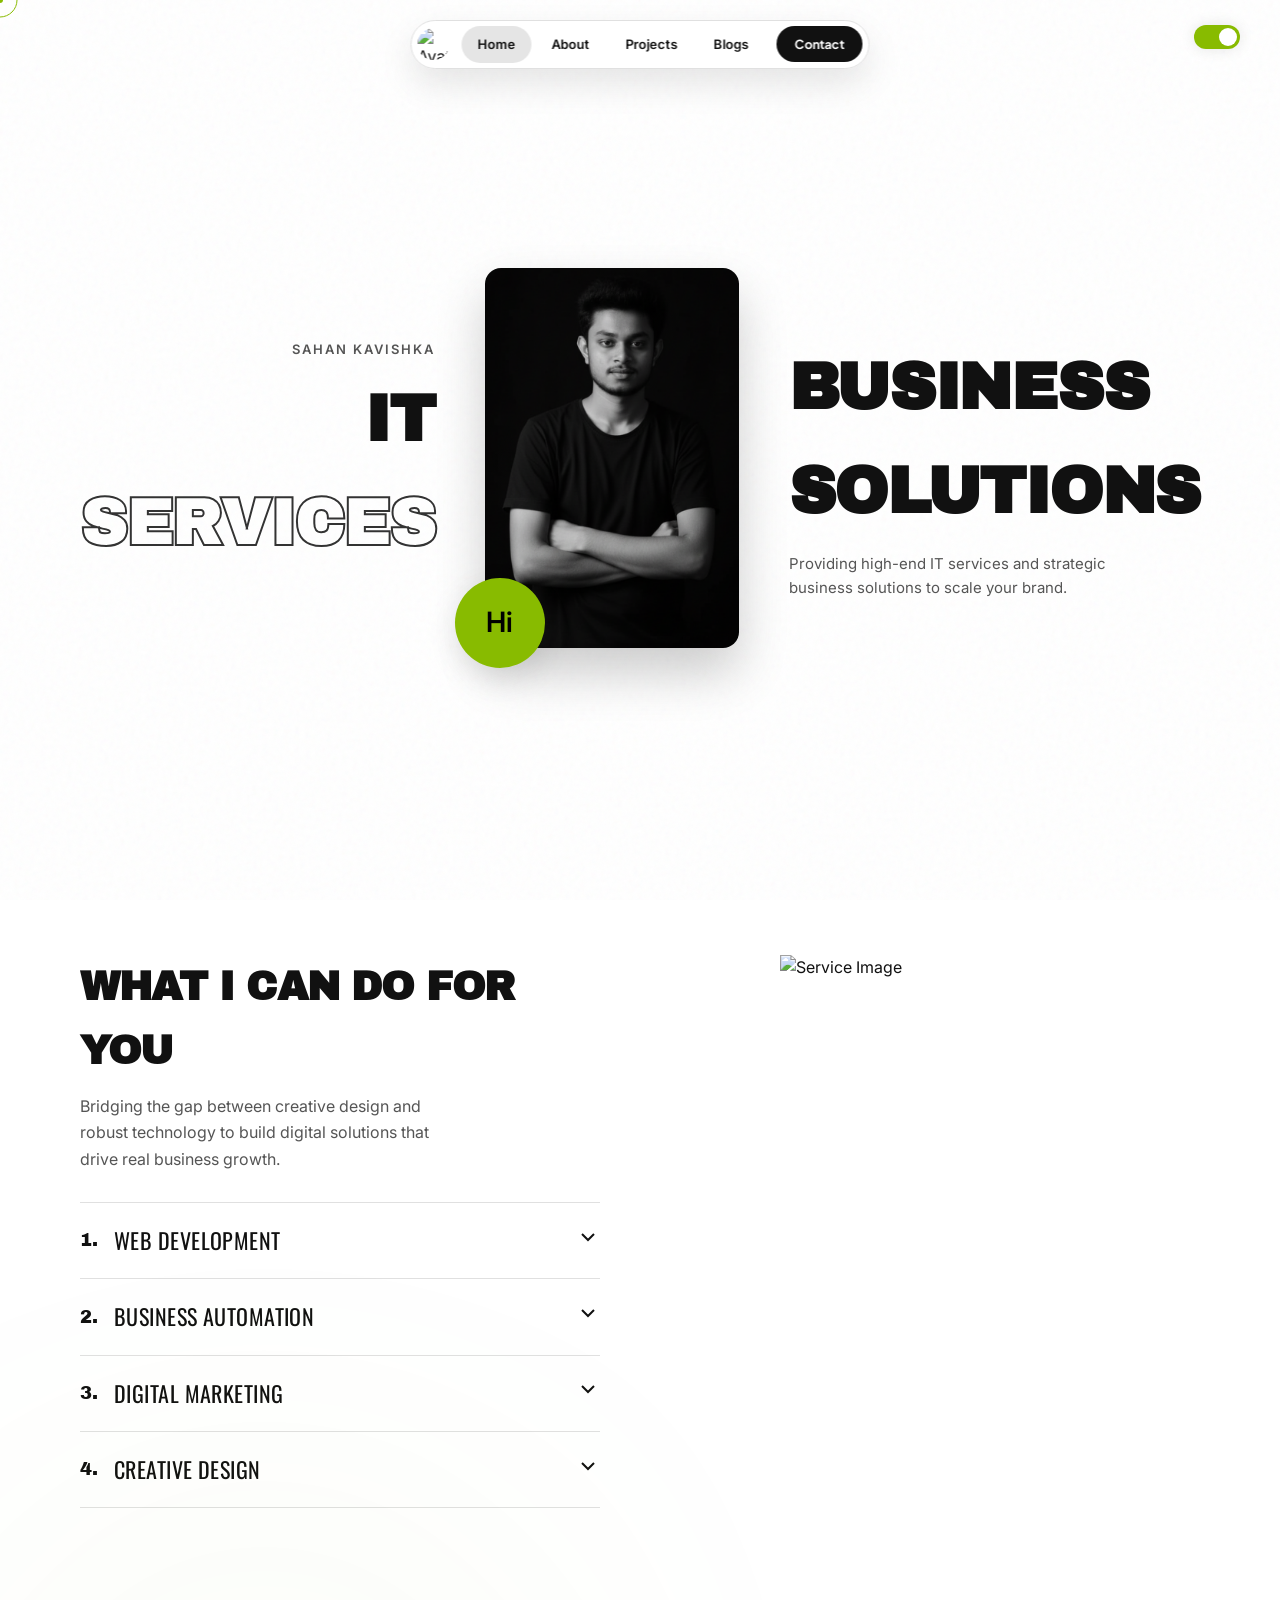
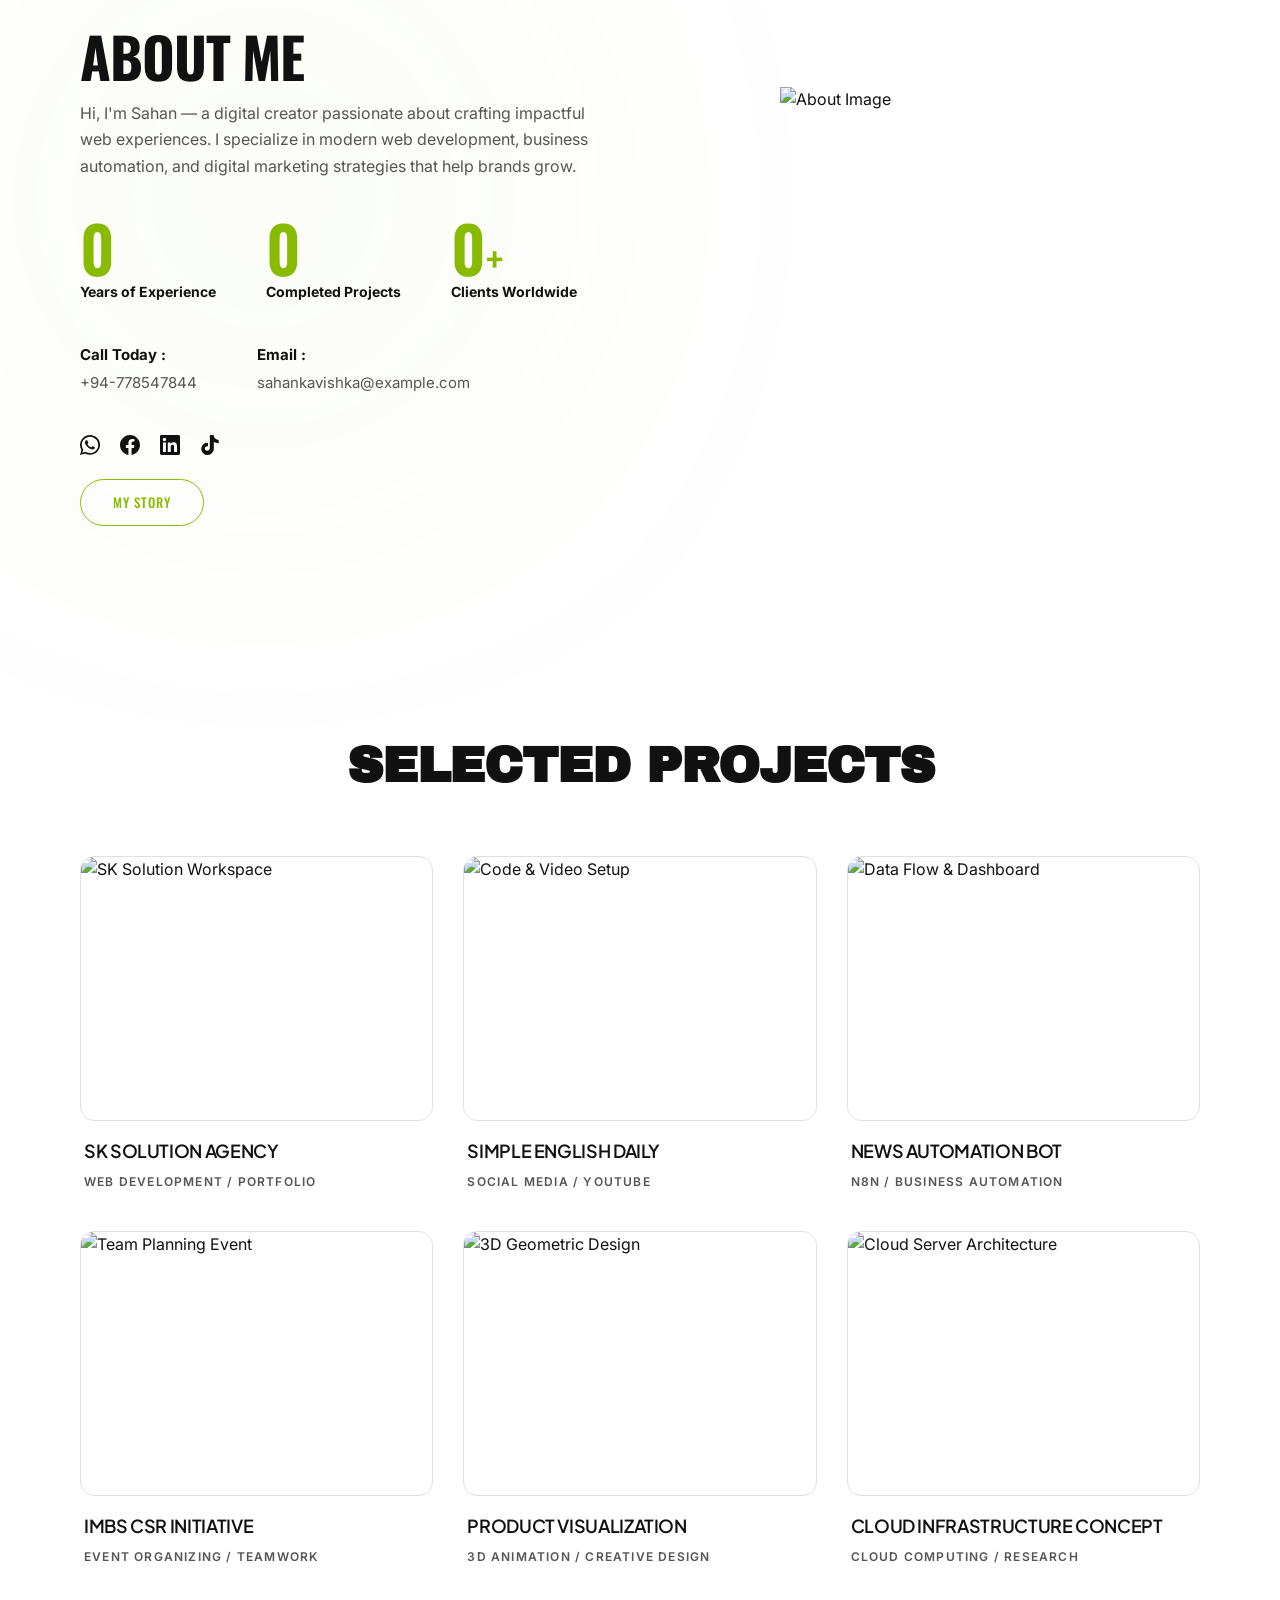
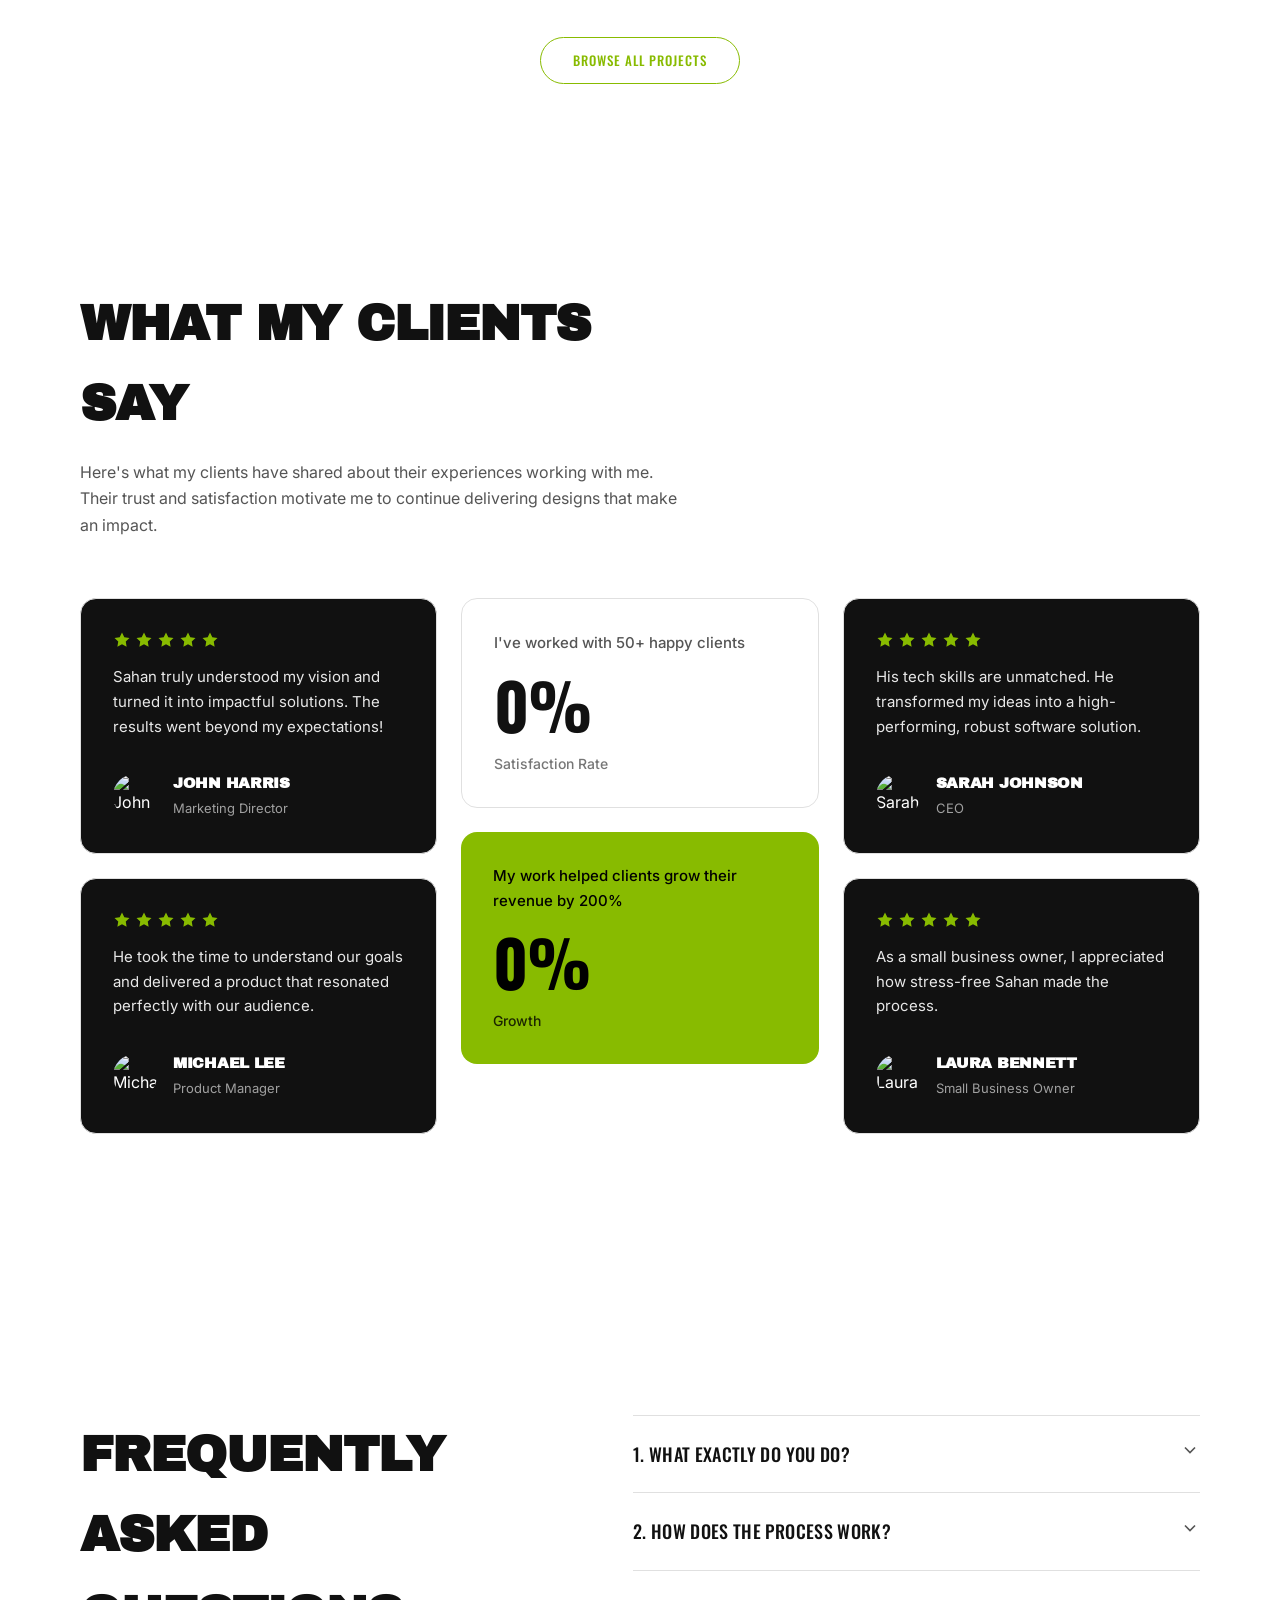
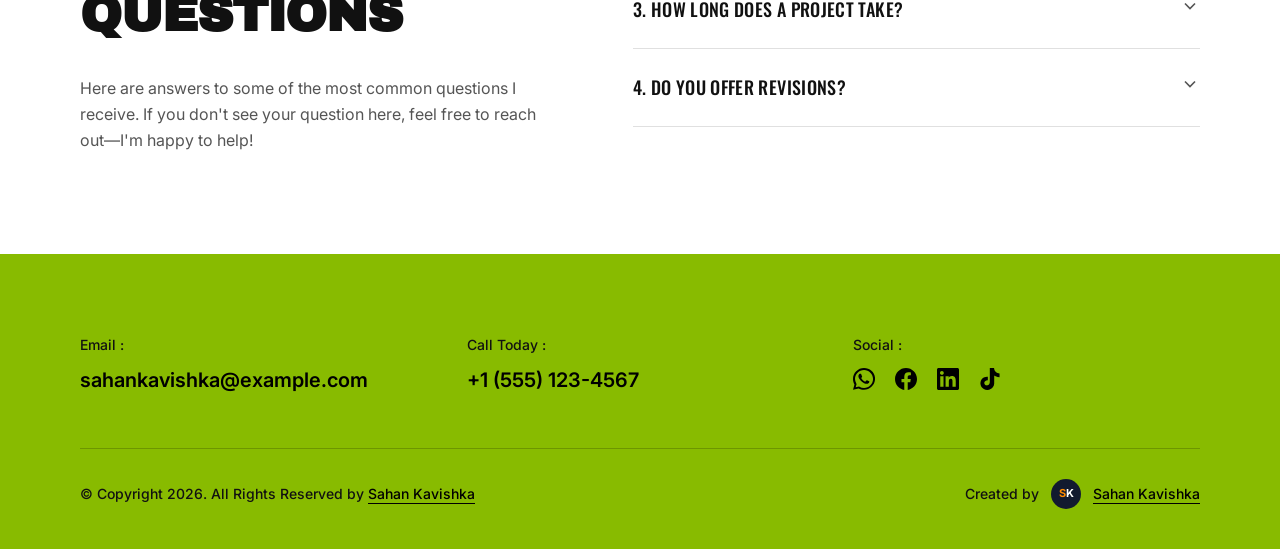
==== index.html @ b81703fb "Update index.html" ====
<!DOCTYPE html>
<html lang="en">
<head>
  <meta charset="UTF-8" />
  <meta name="viewport" content="width=device-width, initial-scale=1.0" />
<title>Portfolio | Sahan Kavishka</title>
<link rel="icon" type="image/png" href="/SahanKavi.info/Gemini_Generated_Image_u8zleau8zleau8zl ).png">
<link rel="apple-touch-icon" href="Gemini_Generated_Image_u8zleau8zleau8zl ).png">

  <link rel="preconnect" href="https://fonts.googleapis.com" />
  <link rel="preconnect" href="https://fonts.gstatic.com" crossorigin />
  <link href="https://fonts.googleapis.com/css2?family=Archivo+Black&family=Inter:wght@400;500;600&family=Plus+Jakarta+Sans:wght@500;600;700&display=swap" rel="stylesheet">
  <link href="https://fonts.googleapis.com/css2?family=Oswald:wght@500;600&display=swap" rel="stylesheet" />
  
  <link rel="stylesheet" href="https://unpkg.com/lenis@1.1.13/dist/lenis.css">
  <link rel="stylesheet" href="style.css" />
</head>
<body class="light-mode"> 
  
  <div id="cursor"></div>
  <div id="cursor-dot"></div>

  <div class="fixed-theme-toggle">
    <div class="toggle-track" id="themeToggle"> 
      <div class="toggle-thumb"></div>
    </div>
  </div>

<nav class="nav-full" id="nav-full">
  <div class="nav-avatar">
    <img src="/SahanKavi.info/Gemini_Generated_Image_u8zleau8zleau8zl ).png" alt="Avatar">
  </div>
  
  <div class="nav-links" id="nav-links">
    <a href="#home" class="active">Home</a>
    <a href="#about">About</a>
    <a href="#projects">Projects</a>
    <a href="blog.html">Blogs</a>
  </div>

  <a href="#contact" class="nav-contact-btn desktop-contact">Contact</a>

  <button class="mobile-menu-btn" id="mobile-menu-btn">
    <svg width="24" height="24" viewBox="0 0 24 24" fill="none" stroke="currentColor" stroke-width="2" stroke-linecap="round"><line x1="3" y1="12" x2="21" y2="12"></line><line x1="3" y1="6" x2="21" y2="6"></line><line x1="3" y1="18" x2="21" y2="18"></line></svg>
  </button>
</nav>

<nav class="nav-compact" id="nav-compact">
  <div class="nav-avatar">
    <img src="/SahanKavi.info/Gemini_Generated_Image_u8zleau8zleau8zl ().png" alt="Avatar">
  </div>
  <div class="nav-status">
    Available for work <span class="status-dot"></span>
  </div>
</nav>
  
  <div class="reading-progress-bar"></div>

  <section class="hero" id="home">
    <div class="container hero-content">
      <div class="hero-inner">
        
        <div class="hero-left">
          <p class="hero-name">Sahan Kavishka</p>
          <h1 class="hero-title">IT<br><span class="text-outline">SERVICES</span></h1>
        </div>

        <div class="hero-portrait" id="hero-dock">
          <div class="magic-card" id="magic-card">
            <div class="magic-card-inner">
              <div class="magic-card-front">
                <img src="Gemini_Generated_Image_u8zleau8zleau8zl ().png" alt="Sahan Kavishka">
              </div>
              <div class="magic-card-back">
                <img src="Gemini_Generated_Image_u8zleau8zleau8zl ().png" alt="ICT Work Back">
              </div>
            </div>
          </div>
          <div class="hero-hi-badge">Hi</div>
        </div>

        <div class="hero-right">
          <h1 class="hero-title-right">BUSINESS<br>SOLUTIONS</h1>
          <p class="hero-sub">Providing high-end IT services and strategic<br>business solutions to scale your brand.</p>
        </div>

      </div>
    </div>
  </section>

  <section class="services" id="services">
    <div class="container">
      <div class="services-grid">

        <div class="services-left">
          <h2 class="services-heading">WHAT I CAN DO FOR YOU</h2>
          <p class="services-sub">Bridging the gap between creative design and robust technology to build digital solutions that drive real business growth.</p>

          <div class="accordion-list">
            
           <div class="accordion-item">
              <div class="accordion-header">
                <div class="acc-title-wrap">
                  <span class="accordion-num">1.</span>
                  <span class="accordion-title">WEB DEVELOPMENT</span>
                </div>
                <span class="accordion-icon"><svg width="24" height="24" viewBox="0 0 24 24" fill="none" stroke="currentColor" stroke-width="2"><path d="M6 9l6 6 6-6"/></svg></span>
              </div>
              <div class="accordion-body">
                <div class="accordion-body-inner">
                  <ul class="acc-check-list">
                    <li><span class="check-icon"><svg viewBox="0 0 24 24" fill="none" stroke="currentColor" stroke-width="3"><path d="M20 6L9 17l-5-5"/></svg></span> Custom Portfolio & Business Sites</li>
                    <li><span class="check-icon"><svg viewBox="0 0 24 24" fill="none" stroke="currentColor" stroke-width="3"><path d="M20 6L9 17l-5-5"/></svg></span> Responsive Mobile-Friendly Design</li>
                    <li><span class="check-icon"><svg viewBox="0 0 24 24" fill="none" stroke="currentColor" stroke-width="3"><path d="M20 6L9 17l-5-5"/></svg></span> Clean Code & Fast Performance</li>
                  </ul>
                </div>
              </div>
            </div>

            <div class="accordion-item">
              <div class="accordion-header">
                <div class="acc-title-wrap">
                  <span class="accordion-num">2.</span>
                  <span class="accordion-title">BUSINESS AUTOMATION</span>
                </div>
                <span class="accordion-icon"><svg width="24" height="24" viewBox="0 0 24 24" fill="none" stroke="currentColor" stroke-width="2"><path d="M6 9l6 6 6-6"/></svg></span>
              </div>
              <div class="accordion-body">
                <div class="accordion-body-inner">
                  <ul class="acc-check-list">
                    <li><span class="check-icon"><svg viewBox="0 0 24 24" fill="none" stroke="currentColor" stroke-width="3"><path d="M20 6L9 17l-5-5"/></svg></span> Automated WhatsApp Bots (n8n)</li>
                    <li><span class="check-icon"><svg viewBox="0 0 24 24" fill="none" stroke="currentColor" stroke-width="3"><path d="M20 6L9 17l-5-5"/></svg></span> Streamlining Daily Workflows</li>
                    <li><span class="check-icon"><svg viewBox="0 0 24 24" fill="none" stroke="currentColor" stroke-width="3"><path d="M20 6L9 17l-5-5"/></svg></span> Custom Chatbot Integration</li>
                  </ul>
                </div>
              </div>
            </div>

            <div class="accordion-item">
              <div class="accordion-header">
                <div class="acc-title-wrap">
                  <span class="accordion-num">3.</span>
                  <span class="accordion-title">DIGITAL MARKETING</span>
                </div>
                <span class="accordion-icon"><svg width="24" height="24" viewBox="0 0 24 24" fill="none" stroke="currentColor" stroke-width="2"><path d="M6 9l6 6 6-6"/></svg></span>
              </div>
              <div class="accordion-body">
                <div class="accordion-body-inner">
                  <ul class="acc-check-list">
                    <li><span class="check-icon"><svg viewBox="0 0 24 24" fill="none" stroke="currentColor" stroke-width="3"><path d="M20 6L9 17l-5-5"/></svg></span> Social Media Content Strategy</li>
                    <li><span class="check-icon"><svg viewBox="0 0 24 24" fill="none" stroke="currentColor" stroke-width="3"><path d="M20 6L9 17l-5-5"/></svg></span> Digital Brand Awareness</li>
                    <li><span class="check-icon"><svg viewBox="0 0 24 24" fill="none" stroke="currentColor" stroke-width="3"><path d="M20 6L9 17l-5-5"/></svg></span> Targeted Audience Engagement</li>
                  </ul>
                </div>
              </div>
            </div>

            <div class="accordion-item">
              <div class="accordion-header">
                <div class="acc-title-wrap">
                  <span class="accordion-num">4.</span>
                  <span class="accordion-title">CREATIVE DESIGN</span>
                </div>
                <span class="accordion-icon"><svg width="24" height="24" viewBox="0 0 24 24" fill="none" stroke="currentColor" stroke-width="2"><path d="M6 9l6 6 6-6"/></svg></span>
              </div>
              <div class="accordion-body">
                <div class="accordion-body-inner">
                  <ul class="acc-check-list">
                    <li><span class="check-icon"><svg viewBox="0 0 24 24" fill="none" stroke="currentColor" stroke-width="3"><path d="M20 6L9 17l-5-5"/></svg></span> Basic 3D Product Animations</li>
                    <li><span class="check-icon"><svg viewBox="0 0 24 24" fill="none" stroke="currentColor" stroke-width="3"><path d="M20 6L9 17l-5-5"/></svg></span> Modern Graphic & UI Elements</li>
                    <li><span class="check-icon"><svg viewBox="0 0 24 24" fill="none" stroke="currentColor" stroke-width="3"><path d="M20 6L9 17l-5-5"/></svg></span> Visual Identity Creation</li>
                  </ul>
                </div>
              </div>
            </div>
          </div>
        </div>

        <div class="services-right">
          <div class="services-main-img" id="services-dock">
            <img src="https://images.unsplash.com/photo-1618761714954-0b8cd0026356?w=800" alt="Service Image">
          </div>
        </div>

      </div>
    </div>
  </section>

  <section class="about-me" id="about">
    <div class="about-glow"></div> 

    <div class="container">
      <div class="about-me-grid">
        
        <div class="about-me-content">
          <h2 class="about-me-heading">ABOUT ME</h2>
          <p class="about-me-bio">Hi, I'm Sahan — a digital creator passionate about crafting impactful web experiences. I specialize in modern web development, business automation, and digital marketing strategies that help brands grow.</p>
          
          <div class="about-me-stats">
            <div class="stat-box">
              <div class="stat-num-wrap"><span class="stat-number" data-target="12">0</span></div>
              <div class="stat-label">Years of Experience</div>
            </div>
            <div class="stat-box">
              <div class="stat-num-wrap"><span class="stat-number" data-target="270">0</span></div>
              <div class="stat-label">Completed Projects</div>
            </div>
            <div class="stat-box">
              <div class="stat-num-wrap"><span class="stat-number" data-target="50">0</span><span class="stat-plus">+</span></div>
              <div class="stat-label">Clients Worldwide</div>
            </div>
          </div>

          <div class="about-me-contact">
            <div class="contact-col">
              <span class="contact-label">Call Today :</span>
              <span class="contact-value">+94-778547844</span>
            </div>
            <div class="contact-col">
              <span class="contact-label">Email :</span>
              <span class="contact-value">sahankavishka@example.com</span>
            </div>
          </div>

          <div class="about-me-footer">
<div class="about-me-socials">
              <a href="https://wa.me/778547844" target="_blank" class="social-icon-clean" aria-label="WhatsApp">
                <svg width="18" height="18" fill="currentColor" viewBox="0 0 24 24"><path d="M12.031 0C5.395 0 0 5.394 0 12.035c0 2.12.551 4.186 1.598 6.002L.027 23.86l6.02-1.58c1.765.94 3.738 1.436 5.984 1.436 6.634 0 12.033-5.396 12.033-12.036S18.666 0 12.031 0zm0 21.683c-1.77 0-3.5-.47-5.015-1.358l-.36-.215-3.727.978.995-3.633-.235-.376A9.97 9.97 0 0 1 2.203 12.04c0-5.42 4.414-9.837 9.828-9.837 5.414 0 9.828 4.417 9.828 9.837s-4.414 9.837-9.828 9.837zm5.385-7.345c-.295-.148-1.75-.867-2.033-.967-.282-.098-.488-.148-.693.148-.205.295-.77 .967-.945 1.164-.176.197-.352.221-.647.074-.295-.148-1.25-.461-2.381-1.475-.88-.79-1.475-1.766-1.646-2.062-.172-.295-.018-.455.13-.603.132-.132.295-.342.443-.513.147-.172.195-.295.295-.492.098-.197.049-.369-.025-.516-.074-.148-.693-1.67-.95-2.285-.249-.597-.502-.516-.693-.526-.176-.008-.377-.008-.572-.008-.195 0-.512.074-.78.369-.266.295-1.025 1-1.025 2.435 0 1.435 1.05 2.825 1.2 3.02.147.197 2.06 3.149 4.988 4.415.698.3 1.24.48 1.666.615.702.221 1.34.19 1.84.115.567-.085 1.75-.716 1.995-1.41.246-.692.246-1.285.172-1.41-.074-.123-.27-.197-.565-.344z"/></svg>
              </a>
              <a href="#" target="_blank" class="social-icon-clean" aria-label="Facebook">
                <svg width="18" height="18" fill="currentColor" viewBox="0 0 24 24"><path d="M24 12.073c0-6.627-5.373-12-12-12s-12 5.373-12 12c0 5.99 4.388 10.954 10.125 11.854v-8.385H7.078v-3.469h3.047V9.43c0-3.007 1.792-4.669 4.533-4.669 1.312 0 2.686.235 2.686.235v2.953H15.83c-1.491 0-1.956.925-1.956 1.874v2.25h3.328l-.532 3.469h-2.796v8.385C19.612 23.027 24 18.062 24 12.073z"/></svg>
              </a>
              <a href="#" target="_blank" class="social-icon-clean" aria-label="LinkedIn">
                <svg width="18" height="18" fill="currentColor" viewBox="0 0 24 24"><path d="M20.447 20.452h-3.554v-5.569c0-1.328-.027-3.037-1.852-3.037-1.853 0-2.136 1.445-2.136 2.939v5.667H9.351V9h3.414v1.561h.046c.477-.9 1.637-1.85 3.37-1.85 3.601 0 4.267 2.37 4.267 5.455v6.286zM5.337 7.433c-1.144 0-2.063-.926-2.063-2.065 0-1.138.92-2.063 2.063-2.063 1.14 0 2.064.925 2.064 2.063 0 1.139-.925 2.065-2.064 2.065zm1.782 13.019H3.555V9h3.564v11.452zM22.225 0H1.771C.792 0 0 .774 0 1.729v20.542C0 23.227.792 24 1.771 24h20.451C23.2 24 24 23.227 24 22.271V1.729C24 .774 23.2 0 22.222 0h.003z"/></svg>
              </a>
              <a href="#" target="_blank" class="social-icon-clean" aria-label="TikTok">
                <svg width="18" height="18" fill="currentColor" viewBox="0 0 24 24"><path d="M12.525.02c1.31-.02 2.61-.01 3.91-.02.08 1.53.63 3.09 1.75 4.17 1.12 1.11 2.7 1.62 4.24 1.79v4.03c-1.44-.05-2.89-.35-4.2-.97-.57-.26-1.1-.59-1.62-.93-.01 2.92.01 5.84-.02 8.75-.08 1.4-.54 2.79-1.35 3.94-1.31 1.92-3.58 3.17-5.91 3.21-1.43.08-2.86-.31-4.08-1.03-2.02-1.12-3.44-3.17-3.64-5.46-.22-2.18.52-4.41 2.05-5.96 1.34-1.36 3.23-2.13 5.15-2.09.28.01.56.03.83.07v4.06c-.45-.1-.93-.11-1.38-.05-.88.12-1.74.75-2.15 1.52-.39.73-.39 1.63-.05 2.37.38.83 1.19 1.42 2.11 1.53 1.11.12 2.27-.3 2.87-1.18.5-.72.76-1.6.76-2.48V.02h3.91z"/></svg>
              </a>
            </div>
            <a href="story.html" class="btn-outline-neon">MY STORY</a>
          </div>
        </div>

        <div class="about-me-image">
          <div class="image-dock-placeholder" id="about-dock">
            <img src="https://images.unsplash.com/photo-1618761714954-0b8cd0026356?w=800" alt="About Image">
          </div>
        </div>

      </div>
    </div>
  </section>

  <section class="projects" id="projects">
    <div class="container">

      <div class="projects-top">
        <h2 class="projects-heading">SELECTED PROJECTS</h2>
      </div>

      <div class="projects-grid">
        
        <a href="#" class="project-card">
          <div class="project-img-wrap">
            <img src="https://images.unsplash.com/photo-1481481116246-81cbb476c243?q=80&w=800" alt="SK Solution Workspace">
          </div>
          <div class="project-content">
            <h3 class="project-title">SK Solution Agency</h3>
            <p class="project-category">Web Development / Portfolio</p>
          </div>
        </a>

        <a href="#" class="project-card">
          <div class="project-img-wrap">
            <img src="https://images.unsplash.com/photo-1516259762381-22954d7d3ad2?q=80&w=800" alt="Code & Video Setup">
          </div>
          <div class="project-content">
            <h3 class="project-title">Simple English Daily</h3>
            <p class="project-category">Social Media / YouTube</p>
          </div>
        </a>

        <a href="#" class="project-card">
          <div class="project-img-wrap">
            <img src="https://images.unsplash.com/photo-1551288049-bebda4e38f71?q=80&w=800" alt="Data Flow & Dashboard">
          </div>
          <div class="project-content">
            <h3 class="project-title">News Automation Bot</h3>
            <p class="project-category">n8n / Business Automation</p>
          </div>
        </a>

        <a href="#" class="project-card">
          <div class="project-img-wrap">
            <img src="https://images.unsplash.com/photo-1531482615713-2afd69097998?q=80&w=800" alt="Team Planning Event">
          </div>
          <div class="project-content">
            <h3 class="project-title">IMBS CSR Initiative</h3>
            <p class="project-category">Event Organizing / Teamwork</p>
          </div>
        </a>

        <a href="#" class="project-card">
          <div class="project-img-wrap">
            <img src="https://images.unsplash.com/photo-1618005182384-a83a8bd57fbe?q=80&w=800" alt="3D Geometric Design">
          </div>
          <div class="project-content">
            <h3 class="project-title">Product Visualization</h3>
            <p class="project-category">3D Animation / Creative Design</p>
          </div>
        </a>

        <a href="#" class="project-card">
          <div class="project-img-wrap">
            <img src="https://images.unsplash.com/photo-1451187580459-43490279c0fa?q=80&w=800" alt="Cloud Server Architecture">
          </div>
          <div class="project-content">
            <h3 class="project-title">Cloud Infrastructure Concept</h3>
            <p class="project-category">Cloud Computing / Research</p>
          </div>
        </a>

      </div>

      <div class="projects-bottom">
        <a href="project.html" class="btn-outline-neon">BROWSE ALL PROJECTS</a>
      </div>

    </div>
  </section>

  <section class="testimonials" id="testimonials">
    <div class="container">
        
      <div class="testimonials-top">
        <h2 class="testimonials-heading">WHAT MY CLIENTS SAY</h2>
        <p class="testimonials-sub">Here's what my clients have shared about their experiences working with me. Their trust and satisfaction motivate me to continue delivering designs that make an impact.</p>
      </div>

      <div class="testimonials-grid">
        
        <div class="testi-card dark-card">
          <div class="stars">
            <svg width="18" height="18" viewBox="0 0 24 24" fill="currentColor"><path d="M12 2l3.09 6.26L22 9.27l-5 4.87 1.18 6.88L12 17.77l-6.18 3.25L7 14.14 2 9.27l6.91-1.01L12 2z"/></svg>
            <svg width="18" height="18" viewBox="0 0 24 24" fill="currentColor"><path d="M12 2l3.09 6.26L22 9.27l-5 4.87 1.18 6.88L12 17.77l-6.18 3.25L7 14.14 2 9.27l6.91-1.01L12 2z"/></svg>
            <svg width="18" height="18" viewBox="0 0 24 24" fill="currentColor"><path d="M12 2l3.09 6.26L22 9.27l-5 4.87 1.18 6.88L12 17.77l-6.18 3.25L7 14.14 2 9.27l6.91-1.01L12 2z"/></svg>
            <svg width="18" height="18" viewBox="0 0 24 24" fill="currentColor"><path d="M12 2l3.09 6.26L22 9.27l-5 4.87 1.18 6.88L12 17.77l-6.18 3.25L7 14.14 2 9.27l6.91-1.01L12 2z"/></svg>
            <svg width="18" height="18" viewBox="0 0 24 24" fill="currentColor"><path d="M12 2l3.09 6.26L22 9.27l-5 4.87 1.18 6.88L12 17.77l-6.18 3.25L7 14.14 2 9.27l6.91-1.01L12 2z"/></svg>
          </div>
          <p class="testi-text">Sahan truly understood my vision and turned it into impactful solutions. The results went beyond my expectations!</p>
          <div class="testi-author">
            <img src="https://images.unsplash.com/photo-1599566150163-29194dcaad36?w=100&h=100&fit=crop&crop=face" alt="John Harris">
            <div class="author-info">
              <h4>John Harris</h4>
              <span>Marketing Director</span>
            </div>
          </div>
        </div>

        <div class="testi-card dark-card">
          <div class="stars">
            <svg width="18" height="18" viewBox="0 0 24 24" fill="currentColor"><path d="M12 2l3.09 6.26L22 9.27l-5 4.87 1.18 6.88L12 17.77l-6.18 3.25L7 14.14 2 9.27l6.91-1.01L12 2z"/></svg>
            <svg width="18" height="18" viewBox="0 0 24 24" fill="currentColor"><path d="M12 2l3.09 6.26L22 9.27l-5 4.87 1.18 6.88L12 17.77l-6.18 3.25L7 14.14 2 9.27l6.91-1.01L12 2z"/></svg>
            <svg width="18" height="18" viewBox="0 0 24 24" fill="currentColor"><path d="M12 2l3.09 6.26L22 9.27l-5 4.87 1.18 6.88L12 17.77l-6.18 3.25L7 14.14 2 9.27l6.91-1.01L12 2z"/></svg>
            <svg width="18" height="18" viewBox="0 0 24 24" fill="currentColor"><path d="M12 2l3.09 6.26L22 9.27l-5 4.87 1.18 6.88L12 17.77l-6.18 3.25L7 14.14 2 9.27l6.91-1.01L12 2z"/></svg>
            <svg width="18" height="18" viewBox="0 0 24 24" fill="currentColor"><path d="M12 2l3.09 6.26L22 9.27l-5 4.87 1.18 6.88L12 17.77l-6.18 3.25L7 14.14 2 9.27l6.91-1.01L12 2z"/></svg>
          </div>
          <p class="testi-text">He took the time to understand our goals and delivered a product that resonated perfectly with our audience.</p>
          <div class="testi-author">
            <img src="https://images.unsplash.com/photo-1535713875002-d1d0cf377fde?w=100&h=100&fit=crop&crop=face" alt="Michael Lee">
            <div class="author-info">
              <h4>Michael Lee</h4>
              <span>Product Manager</span>
            </div>
          </div>
        </div>

        <div class="testi-card white-card stat-card-box">
          <p class="stat-top-text">I've worked with 50+ happy clients</p>
          <h3 class="stat-huge"><span class="testi-count" data-target="98">0</span>%</h3>
          <p class="stat-bottom-text">Satisfaction Rate</p>
        </div>

        <div class="testi-card neon-card stat-card-box">
          <p class="stat-top-text">My work helped clients grow their revenue by 200%</p>
          <h3 class="stat-huge"><span class="testi-count" data-target="200">0</span>%</h3>
          <p class="stat-bottom-text">Growth</p>
        </div>

        <div class="testi-card dark-card">
          <div class="stars">
            <svg width="18" height="18" viewBox="0 0 24 24" fill="currentColor"><path d="M12 2l3.09 6.26L22 9.27l-5 4.87 1.18 6.88L12 17.77l-6.18 3.25L7 14.14 2 9.27l6.91-1.01L12 2z"/></svg>
            <svg width="18" height="18" viewBox="0 0 24 24" fill="currentColor"><path d="M12 2l3.09 6.26L22 9.27l-5 4.87 1.18 6.88L12 17.77l-6.18 3.25L7 14.14 2 9.27l6.91-1.01L12 2z"/></svg>
            <svg width="18" height="18" viewBox="0 0 24 24" fill="currentColor"><path d="M12 2l3.09 6.26L22 9.27l-5 4.87 1.18 6.88L12 17.77l-6.18 3.25L7 14.14 2 9.27l6.91-1.01L12 2z"/></svg>
            <svg width="18" height="18" viewBox="0 0 24 24" fill="currentColor"><path d="M12 2l3.09 6.26L22 9.27l-5 4.87 1.18 6.88L12 17.77l-6.18 3.25L7 14.14 2 9.27l6.91-1.01L12 2z"/></svg>
            <svg width="18" height="18" viewBox="0 0 24 24" fill="currentColor"><path d="M12 2l3.09 6.26L22 9.27l-5 4.87 1.18 6.88L12 17.77l-6.18 3.25L7 14.14 2 9.27l6.91-1.01L12 2z"/></svg>
          </div>
          <p class="testi-text">His tech skills are unmatched. He transformed my ideas into a high-performing, robust software solution.</p>
          <div class="testi-author">
            <img src="https://images.unsplash.com/photo-1494790108377-be9c29b29330?w=100&h=100&fit=crop&crop=face" alt="Sarah Johnson">
            <div class="author-info">
              <h4>Sarah Johnson</h4>
              <span>CEO</span>
            </div>
          </div>
        </div>

        <div class="testi-card dark-card">
          <div class="stars">
            <svg width="18" height="18" viewBox="0 0 24 24" fill="currentColor"><path d="M12 2l3.09 6.26L22 9.27l-5 4.87 1.18 6.88L12 17.77l-6.18 3.25L7 14.14 2 9.27l6.91-1.01L12 2z"/></svg>
            <svg width="18" height="18" viewBox="0 0 24 24" fill="currentColor"><path d="M12 2l3.09 6.26L22 9.27l-5 4.87 1.18 6.88L12 17.77l-6.18 3.25L7 14.14 2 9.27l6.91-1.01L12 2z"/></svg>
            <svg width="18" height="18" viewBox="0 0 24 24" fill="currentColor"><path d="M12 2l3.09 6.26L22 9.27l-5 4.87 1.18 6.88L12 17.77l-6.18 3.25L7 14.14 2 9.27l6.91-1.01L12 2z"/></svg>
            <svg width="18" height="18" viewBox="0 0 24 24" fill="currentColor"><path d="M12 2l3.09 6.26L22 9.27l-5 4.87 1.18 6.88L12 17.77l-6.18 3.25L7 14.14 2 9.27l6.91-1.01L12 2z"/></svg>
            <svg width="18" height="18" viewBox="0 0 24 24" fill="currentColor"><path d="M12 2l3.09 6.26L22 9.27l-5 4.87 1.18 6.88L12 17.77l-6.18 3.25L7 14.14 2 9.27l6.91-1.01L12 2z"/></svg>
          </div>
          <p class="testi-text">As a small business owner, I appreciated how stress-free Sahan made the process.</p>
          <div class="testi-author">
            <img src="https://images.unsplash.com/photo-1544005313-94ddf0286df2?w=100&h=100&fit=crop&crop=face" alt="Laura Bennett">
            <div class="author-info">
              <h4>Laura Bennett</h4>
              <span>Small Business Owner</span>
            </div>
          </div>
        </div>

      </div>
    </div>
  </section>

  <section class="faq" id="faq">
    <div class="container">
      <div class="faq-grid">
        
        <div class="faq-left">
          <h2 class="faq-heading">FREQUENTLY ASKED<br>QUESTIONS</h2>
          <p class="faq-sub">Here are answers to some of the most common questions I receive. If you don't see your question here, feel free to reach out—I'm happy to help!</p>
        </div>

        <div class="faq-right">
          <div class="faq-accordion">
            
            <div class="faq-item">
              <div class="faq-header">
                <span class="faq-title">1. WHAT EXACTLY DO YOU DO?</span>
                <span class="faq-icon"><svg width="20" height="20" viewBox="0 0 24 24" fill="none" stroke="currentColor" stroke-width="2"><path d="M6 9l6 6 6-6"/></svg></span>
              </div>
              <div class="faq-body">
                <div class="faq-body-inner">
                  <p>I provide digital solutions to help businesses grow. This includes building modern websites, setting up automated WhatsApp bots (using n8n) to save your time, and managing digital marketing strategies.</p>
                </div>
              </div>
            </div>

            <div class="faq-item">
              <div class="faq-header">
                <span class="faq-title">2. HOW DOES THE PROCESS WORK?</span>
                <span class="faq-icon"><svg width="20" height="20" viewBox="0 0 24 24" fill="none" stroke="currentColor" stroke-width="2"><path d="M6 9l6 6 6-6"/></svg></span>
              </div>
              <div class="faq-body">
                <div class="faq-body-inner">
                  <p>We start with a friendly chat to understand your needs. Then, I propose a clear plan and pricing. Once approved, I start building the solution, keeping you updated every step of the way until the final launch.</p>
                </div>
              </div>
            </div>

            <div class="faq-item">
              <div class="faq-header">
                <span class="faq-title">3. HOW LONG DOES A PROJECT TAKE?</span>
                <span class="faq-icon"><svg width="20" height="20" viewBox="0 0 24 24" fill="none" stroke="currentColor" stroke-width="2"><path d="M6 9l6 6 6-6"/></svg></span>
              </div>
              <div class="faq-body">
                <div class="faq-body-inner">
                  <p>It depends on what you need! Simple automations or basic websites can be done in a few days to a week. Larger projects might take 2-4 weeks. I will always give you a clear timeline before we begin.</p>
                </div>
              </div>
            </div>

            <div class="faq-item">
              <div class="faq-header">
                <span class="faq-title">4. DO YOU OFFER REVISIONS?</span>
                <span class="faq-icon"><svg width="20" height="20" viewBox="0 0 24 24" fill="none" stroke="currentColor" stroke-width="2"><path d="M6 9l6 6 6-6"/></svg></span>
              </div>
              <div class="faq-body">
                <div class="faq-body-inner">
                  <p>Absolutely! My goal is to make sure you are 100% happy with the final result. We can review the work together and make necessary adjustments before completing the project.</p>
                </div>
              </div>
            </div>

          </div>
        </div>

      </div>
    </div>
  </section>

  <footer class="footer-neon">
    <div class="container">
      
      <div class="footer-top-grid">
        
        <div class="footer-block">
          <span class="footer-label">Email :</span>
          <a href="mailto:sahankavishka@example.com" class="footer-link">sahankavishka@example.com</a>
        </div>
        
        <div class="footer-block">
          <span class="footer-label">Call Today :</span>
          <a href="tel:+15551234567" class="footer-link">+1 (555) 123-4567</a>
        </div>
        
        <div class="footer-block">
          <span class="footer-label">Social :</span>
    <div class="footer-social-icons">
            <a href="https://wa.me/778547844" target="_blank" aria-label="WhatsApp">
              <svg width="22" height="22" fill="currentColor" viewBox="0 0 24 24"><path d="M12.031 0C5.395 0 0 5.394 0 12.035c0 2.12.551 4.186 1.598 6.002L.027 23.86l6.02-1.58c1.765.94 3.738 1.436 5.984 1.436 6.634 0 12.033-5.396 12.033-12.036S18.666 0 12.031 0zm0 21.683c-1.77 0-3.5-.47-5.015-1.358l-.36-.215-3.727.978.995-3.633-.235-.376A9.97 9.97 0 0 1 2.203 12.04c0-5.42 4.414-9.837 9.828-9.837 5.414 0 9.828 4.417 9.828 9.837s-4.414 9.837-9.828 9.837zm5.385-7.345c-.295-.148-1.75-.867-2.033-.967-.282-.098-.488-.148-.693.148-.205.295-.77 .967-.945 1.164-.176.197-.352.221-.647.074-.295-.148-1.25-.461-2.381-1.475-.88-.79-1.475-1.766-1.646-2.062-.172-.295-.018-.455.13-.603.132-.132.295-.342.443-.513.147-.172.195-.295.295-.492.098-.197.049-.369-.025-.516-.074-.148-.693-1.67-.95-2.285-.249-.597-.502-.516-.693-.526-.176-.008-.377-.008-.572-.008-.195 0-.512.074-.78.369-.266.295-1.025 1-1.025 2.435 0 1.435 1.05 2.825 1.2 3.02.147.197 2.06 3.149 4.988 4.415.698.3 1.24.48 1.666.615.702.221 1.34.19 1.84.115.567-.085 1.75-.716 1.995-1.41.246-.692.246-1.285.172-1.41-.074-.123-.27-.197-.565-.344z"/></svg>
            </a>
            <a href="#" target="_blank" aria-label="Facebook">
              <svg width="22" height="22" fill="currentColor" viewBox="0 0 24 24"><path d="M24 12.073c0-6.627-5.373-12-12-12s-12 5.373-12 12c0 5.99 4.388 10.954 10.125 11.854v-8.385H7.078v-3.469h3.047V9.43c0-3.007 1.792-4.669 4.533-4.669 1.312 0 2.686.235 2.686.235v2.953H15.83c-1.491 0-1.956.925-1.956 1.874v2.25h3.328l-.532 3.469h-2.796v8.385C19.612 23.027 24 18.062 24 12.073z"/></svg>
            </a>
            <a href="#" target="_blank" aria-label="LinkedIn">
              <svg width="22" height="22" fill="currentColor" viewBox="0 0 24 24"><path d="M20.447 20.452h-3.554v-5.569c0-1.328-.027-3.037-1.852-3.037-1.853 0-2.136 1.445-2.136 2.939v5.667H9.351V9h3.414v1.561h.046c.477-.9 1.637-1.85 3.37-1.85 3.601 0 4.267 2.37 4.267 5.455v6.286zM5.337 7.433c-1.144 0-2.063-.926-2.063-2.065 0-1.138.92-2.063 2.063-2.063 1.14 0 2.064.925 2.064 2.063 0 1.139-.925 2.065-2.064 2.065zm1.782 13.019H3.555V9h3.564v11.452zM22.225 0H1.771C.792 0 0 .774 0 1.729v20.542C0 23.227.792 24 1.771 24h20.451C23.2 24 24 23.227 24 22.271V1.729C24 .774 23.2 0 22.222 0h.003z"/></svg>
            </a>
            <a href="#" target="_blank" aria-label="TikTok">
              <svg width="22" height="22" fill="currentColor" viewBox="0 0 24 24"><path d="M12.525.02c1.31-.02 2.61-.01 3.91-.02.08 1.53.63 3.09 1.75 4.17 1.12 1.11 2.7 1.62 4.24 1.79v4.03c-1.44-.05-2.89-.35-4.2-.97-.57-.26-1.1-.59-1.62-.93-.01 2.92.01 5.84-.02 8.75-.08 1.4-.54 2.79-1.35 3.94-1.31 1.92-3.58 3.17-5.91 3.21-1.43.08-2.86-.31-4.08-1.03-2.02-1.12-3.44-3.17-3.64-5.46-.22-2.18.52-4.41 2.05-5.96 1.34-1.36 3.23-2.13 5.15-2.09.28.01.56.03.83.07v4.06c-.45-.1-.93-.11-1.38-.05-.88.12-1.74.75-2.15 1.52-.39.73-.39 1.63-.05 2.37.38.83 1.19 1.42 2.11 1.53 1.11.12 2.27-.3 2.87-1.18.5-.72.76-1.6.76-2.48V.02h3.91z"/></svg>
            </a>
          </div>
        </div>

      </div>

      <div class="footer-divider"></div>

      <div class="footer-bottom-flex">
        <p class="footer-copy">© Copyright 2026. All Rights Reserved by <a href="#">Sahan Kavishka</a></p>
        
        <div class="footer-creator">
          <span>Created by</span>
          <div class="creator-badge"><span>S</span>K</div>
          <a href="#home">Sahan Kavishka</a>
        </div>
      </div>

    </div>
  </footer>

  <script src="https://unpkg.com/lenis@1.1.13/dist/lenis.min.js"></script>
  <script src="https://unpkg.com/split-type"></script>
  <script src="https://cdnjs.cloudflare.com/ajax/libs/gsap/3.12.5/gsap.min.js"></script>
  <script src="https://cdnjs.cloudflare.com/ajax/libs/gsap/3.12.5/ScrollTrigger.min.js"></script>
  <script src="main.js"></script>
</body>
</html>
---- style.css ----
/* ===================================================================
   01. VARIABLES & THEMES
   =================================================================== */
:root {
  --bg: #111111;
  --bg-secondary: #1A1A1A;
  --text-primary: #FFFFFF;
  --text-secondary: #A0A0A0;
  --accent: #CCFF00;
  --accent-dark: #AADD00;
  --border: #2A2A2A;
  --nav-bg: rgba(10, 10, 10, 0.8);
  /* 🚨 අලුතින් එකතු කළ Dynamic Colors */
  --nav-hover-bg: rgba(255, 255, 255, 0.1);
  --nav-active-bg: rgba(255, 255, 255, 0.15);
  --input-bg: #262626;
  --card-dark: #1A1A1A;
  --radius-full: 999px;
  --transition: 0.3s cubic-bezier(0.165, 0.84, 0.44, 1);
  --container-max-width: 1200px;
}

/* 🚨 Light Mode Variables (100% Fixed) 🚨 */
body.light-mode {
  --bg: #FFFFFF;
  --bg-secondary: #F5F5F5;
  --text-primary: #111111;
  --text-secondary: #555555;
  --accent: #88BB00;
  --border: #E0E0E0;
  --nav-bg: rgba(255, 255, 255, 0.8);
  --nav-hover-bg: rgba(0, 0, 0, 0.05); /* සුදු පසුබිමට කලු Hover එක */
  --nav-active-bg: rgba(0, 0, 0, 0.1);
  --input-bg: #F0F0F0;
  --card-dark: #111111;
}

/* ===================================================================
   02. RESET & BASE STYLES
   =================================================================== */
*, *::before, *::after {
  box-sizing: border-box;
  margin: 0;
  padding: 0;
}

html, body {
  margin: 0;
  padding: 0;
  overflow-x: hidden;
  overscroll-behavior: none;
  background-color: var(--bg);
  font-family: 'Inter', sans-serif;
  color: var(--text-primary);
  line-height: 1.6;
  cursor: none !important;
  transition: background-color 0.4s ease, color 0.4s ease;
}

a, button, select, input, textarea {
  cursor: none !important; /* Force custom cursor */
}

h1, h2, h3, h4, p, span, div { transition: color 0.4s ease; }

h1, h2, h3, h4 {
  font-family: 'Archivo Black', sans-serif;
  text-transform: uppercase;
  letter-spacing: -0.02em;
  color: var(--text-primary);
}

a { text-decoration: none; color: inherit; }

.container {
  max-width: var(--container-max-width);
  margin: 0 auto;
  padding: 0 40px;
}

section {
  padding: 100px 0;
  position: relative;
  z-index: 2;
}

p {
  font-size: 16px;
  line-height: 1.65;
  color: var(--text-secondary);
}

/* Background Noise */
body::before {
  content: "";
  position: fixed;
  top: 0; left: 0; width: 100vw; height: 100vh;
  background-image: url("data:image/svg+xml,%3Csvg viewBox='0 0 200 200' xmlns='http://www.w3.org/2000/svg'%3E%3Cfilter id='noiseFilter'%3E%3CfeTurbulence type='fractalNoise' baseFrequency='0.85' numOctaves='3' stitchTiles='stitch'/%3E%3C/filter%3E%3Crect width='100%25' height='100%25' filter='url(%23noiseFilter)' opacity='0.04'/%3E%3C/svg%3E");
  pointer-events: none;
  z-index: 1;
}

/* ===================================================================
   03. CUSTOM CURSOR
   =================================================================== */
#cursor {
  position: fixed;
  top: 0; left: 0;
  width: 35px; height: 35px;
  border: 1.5px solid var(--accent);
  border-radius: 50%;
  pointer-events: none;
  z-index: 999999;
  opacity: 1;
  visibility: visible;
  display: block;
  transform: translate(-50%, -50%);
  transition: width 0.3s, height 0.3s, background 0.3s, border-color 0.4s ease;
}

#cursor-dot {
  position: fixed;
  top: 0; left: 0;
  width: 6px; height: 6px;
  background: var(--accent);
  border-radius: 50%;
  pointer-events: none;
  z-index: 1000000;
  opacity: 1;
  visibility: visible;
  display: block;
  transform: translate(-50%, -50%);
  transition: background-color 0.4s ease;
}

/* ===================================================================
   04. THEME TOGGLE
   =================================================================== */
.fixed-theme-toggle {
  position: fixed;
  top: 25px; 
  right: 40px; 
  z-index: 9999; 
}

.toggle-track {
  width: 46px; height: 24px;
  background-color: var(--accent);
  border-radius: var(--radius-full);
  cursor: none;
  box-shadow: 0 0 15px rgba(0, 0, 0, 0.1);
  position: relative;
  transition: background-color 0.4s ease;
}

.toggle-thumb {
  width: 18px; height: 18px;
  background-color: #000;
  border-radius: 50%;
  position: absolute;
  top: 3px; left: 3px;
  transition: transform 0.4s ease, background-color 0.4s ease;
}

body.light-mode .toggle-thumb { 
  transform: translateX(22px); 
  background-color: #FFFFFF; 
}

@media (max-width: 768px) {
  .fixed-theme-toggle { top: 20px; right: 20px; }
}

/* ===================================================================
   05. COMPACT NAVBAR (FRAMER STYLE)
   =================================================================== */
.nav-full, .nav-compact {
  position: fixed;
  top: 20px;
  left: 50%;
  transform: translateX(-50%);
  background: var(--nav-bg);
  backdrop-filter: blur(20px);
  -webkit-backdrop-filter: blur(20px);
  border: 1px solid var(--border);
  border-radius: 100px;
  display: flex;
  align-items: center;
  z-index: 9999;
  box-shadow: 0 15px 35px rgba(0, 0, 0, 0.1);
  transition: background-color 0.4s ease, border-color 0.4s ease;
}

.nav-full { padding: 5px 6px; gap: 12px; }

.nav-avatar {
  width: 32px; height: 32px;
  border-radius: 50%;
  overflow: hidden;
}
.nav-avatar img { width: 100%; height: 100%; object-fit: cover; }

.nav-links { display: flex; gap: 4px; }
.nav-links a {
  font-family: 'Inter', sans-serif;
  font-size: 13px;
  font-weight: 600;
  color: var(--text-primary);
  padding: 8px 16px;
  border-radius: 100px;
  transition: all 0.3s ease;
}

/* 🚨 Navbar Hover & Active (Light/Dark Fixed) */
.nav-links a:hover { background: var(--nav-hover-bg); }
.nav-links a.active { background: var(--nav-active-bg); }

.nav-contact-btn {
  background: var(--text-primary);
  color: var(--bg);
  font-family: 'Plus Jakarta Sans', sans-serif;
  font-size: 12.5px;
  font-weight: 700;
  padding: 8px 18px;
  border-radius: 100px;
  transition: var(--transition);
  border: none;
}
.nav-contact-btn:hover {
  background: var(--accent);
  color: #000;
  transform: scale(1.05) translateY(-1px);
}

.nav-compact {
  padding: 5px 14px 5px 6px;
  gap: 12px;
  opacity: 0; 
  pointer-events: none;
}
.nav-status {
  font-size: 12.5px;
  font-weight: 600;
  color: var(--text-primary);
  display: flex;
  align-items: center;
  gap: 8px;
}
.status-dot {
  width: 7px; height: 7px;
  background: var(--accent);
  border-radius: 50%;
  box-shadow: 0 0 10px var(--accent);
}

.mobile-menu-btn {
  display: none;
  background: transparent;
  border: none;
  color: var(--text-primary);
  cursor: pointer;
  padding: 5px;
  outline: none;
}

@media (max-width: 768px) {
  .nav-full {
    width: auto !important; 
    padding: 5px 14px 5px 5px !important; 
    gap: 12px !important;
    justify-content: center !important;
  }
  .desktop-contact { display: none !important; }
  .mobile-menu-btn { display: flex !important; padding: 0 !important; margin: 0 !important; }
  
  .nav-links {
    position: absolute;
    top: 60px !important;
    left: 50% !important; 
    width: 220px !important; 
    margin-left: -110px !important; 
    background: var(--bg-secondary);
    backdrop-filter: blur(20px);
    -webkit-backdrop-filter: blur(20px);
    border: 1px solid var(--border);
    border-radius: 16px;
    flex-direction: column;
    padding: 15px;
    gap: 8px !important;
    opacity: 0;
    visibility: hidden;
    transform: translateY(-15px);
    transition: all 0.3s cubic-bezier(0.165, 0.84, 0.44, 1);
  }
  .nav-links.active {
    opacity: 1; visibility: visible; transform: translateY(0);
  }
  .nav-links a {
    width: 100%; text-align: center; padding: 12px !important; font-size: 15px !important; border-radius: 8px !important; background: var(--nav-hover-bg);
  }
}

/* ===================================================================
   06. HERO SECTION
   =================================================================== */
.hero { padding-top: 160px; min-height: 95vh; display: flex; flex-direction: column; justify-content: center; z-index: 10; }
.hero-inner { display: flex; align-items: center; justify-content: center; gap: 50px; max-width: 1400px; margin: 0 auto; }
.hero-left, .hero-right { display: flex; flex-direction: column; gap: 8px; }
.hero-left { text-align: right; align-items: flex-end; }
.hero-right { text-align: left; align-items: flex-start; padding-top: 20px; }
.hero-name { font-size: 13px; font-weight: 600; letter-spacing: 0.15em; text-transform: uppercase; color: var(--text-secondary); }
.hero-sub { font-size: 15px; color: var(--text-secondary); line-height: 1.6; max-width: 380px; }

.hero-portrait { width: 25vw; max-width: 320px; height: 60vh; max-height: 380px; position: relative; z-index: 50; }

.hero-hi-badge {
  position: absolute; bottom: -20px; left: -30px; width: 90px; height: 90px;
  background-color: var(--accent); color: #000; border-radius: 50%;
  display: flex; align-items: center; justify-content: center;
  font-family: 'Inter', sans-serif; font-size: 28px; font-weight: 600;
  box-shadow: 0 10px 30px rgba(0, 0, 0, 0.1); z-index: 3;
}

@media (max-width: 992px) {
  .hero { padding-top: 120px; min-height: 80vh; }
  .hero-inner { flex-direction: column; gap: 30px; text-align: center; }
  .hero-left, .hero-right { align-items: center; text-align: center; padding: 0; }
  .hero-portrait { width: 60vw; height: 45vh; margin: 20px 0; }
}

/* ===================================================================
   07. 3D MAGIC FLIP CARD (SHARED)
   =================================================================== */
.magic-card { width: 100%; height: 100%; perspective: 1500px; z-index: 1; position: relative; }
.magic-card-inner { width: 100%; height: 100%; position: relative; transform-style: preserve-3d; border-radius: inherit; }
.magic-card-front, .magic-card-back {
  position: absolute; top: 0; left: 0; width: 100%; height: 100%;
  backface-visibility: hidden; border-radius: 16px; overflow: hidden; box-shadow: 0 25px 50px rgba(0,0,0,0.2);
}
.magic-card-front img, .magic-card-back img { width: 100%; height: 100%; object-fit: cover; }
.magic-card-back { transform: rotateY(180deg); }

#services-dock, #about-dock { background: transparent; border: none; box-shadow: none; width: 100%; max-width: 320px; height: 380px; min-height: 380px; display: block; margin: 0 auto; transform: none; }

/* ===================================================================
   08. SERVICES SECTION
   =================================================================== */
.services-grid { display: grid; grid-template-columns: 1fr 1fr; gap: 80px; align-items: center; }
.services-heading { font-size: clamp(20px, 5vw, 40px); margin-bottom: 10px; }
.services-sub { max-width: 380px; margin-bottom: 30px; }

.accordion-list { border-top: 1px solid var(--border); }
.accordion-item { border-bottom: 1px solid var(--border); position: relative; }
.accordion-header { display: flex; align-items: center; justify-content: space-between; padding: 20px 0; transition: color 0.3s ease; }
.acc-title-wrap { display: flex; align-items: center; gap: 16px; }
.accordion-num { font-family: 'Archivo Black', sans-serif; font-size: 18px; color: var(--text-primary); }
.accordion-title { font-family: 'Oswald', 'Archivo Black', sans-serif; font-size: 22px; letter-spacing: 0.02em; color: var(--text-primary); }
.accordion-icon { transition: transform 0.4s var(--transition); color: var(--text-primary); }

.accordion-item.open .accordion-title { color: var(--accent); }
.accordion-item.open .accordion-icon { transform: rotate(180deg); color: var(--accent); }
.accordion-body { max-height: 0; overflow: hidden; transition: max-height 0.5s var(--transition); }
.accordion-body-inner { padding-bottom: 24px; padding-left: 32px; }

.acc-check-list { list-style: none; display: flex; flex-direction: column; gap: 12px; }
.acc-check-list li { font-size: 15px; display: flex; align-items: center; gap: 12px; color: var(--text-secondary); }
.check-icon { display: flex; align-items: center; justify-content: center; width: 20px; height: 20px; border-radius: 50%; border: 1.5px solid var(--accent); color: var(--accent); }
.check-icon svg { width: 12px; height: 12px; }

@media (max-width: 1024px) { .services-grid { grid-template-columns: 1fr; } }

/* ===================================================================
   09. ABOUT ME SECTION
   =================================================================== */
.about-me-grid { display: grid; grid-template-columns: 1fr 1fr; gap: 80px; align-items: center; }
.about-me-content { max-width: 540px; position: relative; z-index: 2; }
.about-me-heading { font-family: 'Oswald', sans-serif; font-size: clamp(36px, 6vw, 56px); line-height: 1; margin-bottom: 16px; }
.about-me-bio { margin-bottom: 40px; }

.about-me-stats { display: flex; gap: 50px; margin-bottom: 40px; flex-wrap: wrap; }
.stat-box { display: flex; flex-direction: column; }
.stat-num-wrap { font-family: 'Oswald', sans-serif; font-size: 64px; font-weight: 600; color: var(--accent); line-height: 0.9; margin-bottom: 4px; display: flex; align-items: baseline; }
.stat-plus { font-size: 40px; font-weight: 500; }
.stat-label { font-size: 14px; font-weight: 700; color: var(--text-primary); }

.about-me-contact { display: flex; gap: 60px; margin-bottom: 40px; flex-wrap: wrap; }
.contact-col { display: flex; flex-direction: column; gap: 4px; }
.contact-label { font-size: 15px; font-weight: 700; color: var(--text-primary); }
.contact-value { font-size: 15px; color: var(--text-secondary); }

.about-me-footer { display: flex; flex-direction: column; align-items: flex-start; gap: 24px; }
.about-me-socials { display: flex; gap: 20px; align-items: center; }
.social-icon-clean { width: 20px; height: 20px; color: var(--text-primary); display: flex; align-items: center; justify-content: center; transition: all 0.3s ease; }
.social-icon-clean svg { width: 100%; height: 100%; }
.social-icon-clean:hover { color: var(--accent); transform: translateY(-3px); }

.btn-outline-neon {
  display: inline-flex; align-items: center; justify-content: center;
  border: 1px solid var(--accent); color: var(--accent);
  border-radius: 50px; padding: 12px 32px; font-size: 13px; font-family: 'Oswald', sans-serif;
  font-weight: 500; letter-spacing: 0.08em; background: transparent; transition: all 0.3s ease;
}
.btn-outline-neon:hover { background: var(--accent); color: #000; box-shadow: 0 0 15px rgba(204, 255, 0, 0.3); }

.about-me-image { position: relative; z-index: 2; }
.about-glow { position: absolute; top: 10%; left: 5%; width: 400px; height: 400px; background: var(--accent); filter: blur(200px); opacity: 0.1; border-radius: 50%; pointer-events: none; z-index: 0; }

@media (max-width: 1024px) {
  .about-me-grid { grid-template-columns: 1fr; text-align: center; }
  .about-me-content { margin: 0 auto; align-items: center; }
  .about-me-stats, .about-me-contact { justify-content: center; }
  .about-me-footer { align-items: center; }
}

/* ===================================================================
   10. PROJECTS SECTION (COMPACT GRID)
   =================================================================== */
.projects-top { display: flex; justify-content: center; margin-bottom: 50px; }
.projects-heading { font-size: clamp(32px, 5vw, 50px); }

.projects-grid { display: grid; grid-template-columns: repeat(3, 1fr); gap: 30px; }

.project-card { display: flex; flex-direction: column; background: transparent; border-radius: 16px; transition: transform 0.6s var(--transition), box-shadow 0.6s var(--transition); }

.project-img-wrap { width: 100%; aspect-ratio: 4 / 3; border-radius: 14px; overflow: hidden; position: relative; border: 1px solid var(--border); transition: border-color 0.4s ease; }
.project-img-wrap img { width: 100%; height: 100%; object-fit: cover; transition: transform 0.8s ease; }

.project-content { padding: 16px 4px 10px; text-align: left; }
.project-title { font-family: 'Plus Jakarta Sans', sans-serif; font-size: 18px; font-weight: 600; color: var(--text-primary); margin: 0 0 6px 0; transition: color 0.3s ease; }
.project-category { font-family: 'Inter', sans-serif; font-size: 12px; color: var(--text-secondary); font-weight: 600; text-transform: uppercase; letter-spacing: 0.1em; }

.project-card:hover { transform: translateY(-8px); box-shadow: 0 15px 40px rgba(0, 0, 0, 0.1); }
.project-card:hover .project-img-wrap img { transform: scale(1.06); }
.project-card:hover .project-title { color: var(--accent); }

.projects-bottom { display: flex; justify-content: center; margin-top: 60px; }

@media (max-width: 992px) { .projects-grid { grid-template-columns: repeat(2, 1fr); } }
@media (max-width: 768px) { .projects-grid { grid-template-columns: 1fr; gap: 40px; } .project-img-wrap { aspect-ratio: 16 / 9; } }

/* ===================================================================
   11. TESTIMONIALS SECTION (Color Fixed for Light Mode)
   =================================================================== */
.testimonials-top { max-width: 600px; margin-bottom: 60px; }
.testimonials-heading { font-size: clamp(32px, 5vw, 50px); margin-bottom: 15px; }

.testimonials-grid { display: block !important; column-count: 3; column-gap: 24px; }

.testi-card { break-inside: avoid; page-break-inside: avoid; margin-bottom: 24px; height: auto !important; display: flex !important; border-radius: 16px; padding: 32px; flex-direction: column; justify-content: space-between; transition: transform 0.3s ease, background-color 0.4s ease; border: 1px solid var(--border); }
.testi-card:hover { transform: translateY(-5px); box-shadow: 0 15px 30px rgba(0, 0, 0, 0.1); }

/* 🚨 Fixed Card Colors for Light Mode */
.dark-card { background-color: var(--card-dark); color: #FFFFFF !important; }
.dark-card p, .dark-card h4, .dark-card span { color: #FFFFFF !important; }

.white-card { background-color: var(--bg); color: var(--text-primary); }
.neon-card { background-color: var(--accent); color: #000 !important; border: none; }
.neon-card p, .neon-card h3, .neon-card h4, .neon-card span { color: #000 !important; }

.stars { color: var(--accent); display: flex; gap: 4px; margin-bottom: 16px; }
.testi-text { font-size: 15px; margin-bottom: 32px; opacity: 0.9; flex-grow: 1; }
.testi-author { display: flex; align-items: center; gap: 16px; }
.testi-author img { width: 44px; height: 44px; border-radius: 50%; object-fit: cover; }
.author-info h4 { font-size: 15px; font-weight: 600; margin: 0; }
.author-info span { font-size: 13px; opacity: 0.6; }

.stat-card-box { justify-content: center; gap: 16px; }
.stat-top-text { font-size: 15px; font-weight: 500; }
.stat-huge { font-family: 'Oswald', sans-serif; font-size: 64px; line-height: 1; margin: 0; }
.stat-bottom-text { font-size: 14px; font-weight: 500; opacity: 0.8; }

@media (max-width: 1024px) { .testimonials-grid { column-count: 2; } }
@media (max-width: 768px) { .testimonials-grid { column-count: 1; } }

/* ===================================================================
   12. FAQ SECTION
   =================================================================== */
.faq-grid { display: grid; grid-template-columns: 1fr 1.2fr; gap: 80px; align-items: start; }
.faq-left { position: sticky; top: 120px; }
.faq-heading { font-size: clamp(32px, 5vw, 50px); margin-bottom: 20px; }

.faq-accordion { border-top: 1px solid var(--border); }
.faq-item { border-bottom: 1px solid var(--border); overflow: hidden; }
.faq-header { display: flex; justify-content: space-between; align-items: center; padding: 24px 0; cursor: pointer; transition: color 0.3s ease; }
.faq-title { font-family: 'Oswald', sans-serif; font-size: 18px; font-weight: 500; letter-spacing: 0.02em; transition: color 0.3s ease; color: var(--text-primary); }
.faq-icon { color: var(--text-secondary); transition: transform 0.4s ease, color 0.3s ease; }

.faq-item:hover .faq-title { color: var(--accent); }
.faq-item.open .faq-title { color: var(--accent); }
.faq-item.open .faq-icon { transform: rotate(180deg); color: var(--accent); }

.faq-body { max-height: 0; transition: max-height 0.4s var(--transition); }
.faq-body-inner { padding-bottom: 24px; padding-right: 40px; }
.faq-body-inner p { font-size: 15px; }

@media (max-width: 1024px) { .faq-grid { grid-template-columns: 1fr; gap: 60px; } .faq-left { position: relative; top: 0; } }

/* ===================================================================
   13. PREMIUM CONTACT SECTION (Forms Fixed)
   =================================================================== */
.contact-premium { border-top: 1px solid var(--border); }
.contact-wrapper { display: grid; grid-template-columns: 1fr 1fr; gap: 80px; }
.contact-huge { font-family: 'Oswald', 'Archivo Black', sans-serif; font-size: clamp(70px, 9vw, 120px); line-height: 0.9; margin: 0 0 20px 0; }
.contact-desc { margin-bottom: 50px; }

.contact-extras { display: flex; flex-direction: column; gap: 30px; }
.extra-item { display: flex; flex-direction: column; gap: 5px; }
.extra-label { font-size: 12px; font-weight: 600; color: var(--text-secondary); letter-spacing: 0.1em; }
.magnetic-link, .time-display { font-family: 'Oswald', sans-serif; font-size: 22px; color: var(--text-primary); transition: color 0.3s ease; width: fit-content; }
.magnetic-link:hover { color: var(--accent); }

.screenshot-form { display: flex; flex-direction: column; gap: 25px; width: 100%; margin-top: 10px; }
.form-row { display: grid; grid-template-columns: 1fr 1fr; gap: 20px; }
.input-group { display: flex; flex-direction: column; gap: 10px; position: relative; }
.input-group label { font-family: 'Inter', sans-serif; font-size: 13px; font-weight: 600; color: var(--accent); display: flex; align-items: center; gap: 8px; }
.neon-dot { width: 8px; height: 8px; background-color: var(--accent); border-radius: 50%; box-shadow: 0 0 10px var(--accent); }

/* 🚨 Fixed Contact Form Colors 🚨 */
.screenshot-form input, .screenshot-form select, .screenshot-form textarea {
  width: 100%; background-color: var(--input-bg); border: 1px solid transparent; color: var(--text-primary);
  font-family: 'Inter', sans-serif; font-size: 15px; padding: 16px 20px; outline: none; transition: all 0.3s ease;
}
.screenshot-form input, .screenshot-form select { border-radius: 50px; }
.screenshot-form textarea { border-radius: 16px; resize: vertical; }
.screenshot-form input::placeholder, .screenshot-form textarea::placeholder { color: var(--text-secondary); }
.screenshot-form input:focus, .screenshot-form select:focus, .screenshot-form textarea:focus { border-color: var(--accent); background-color: var(--bg); }

.custom-select { position: relative; }
.custom-select select { appearance: none; -webkit-appearance: none; cursor: none; }
.custom-select::after { content: '▼'; font-size: 10px; color: var(--text-primary); position: absolute; right: 20px; top: 50%; transform: translateY(-50%); pointer-events: none; }

.form-submit { margin-top: 10px; }
.submit-btn { font-family: 'Oswald', sans-serif !important; font-size: 16px !important; padding: 12px 40px !important; cursor: none; }

@media (max-width: 768px) { .form-row { grid-template-columns: 1fr; } .contact-wrapper { grid-template-columns: 1fr; gap: 50px; } }

/* ===================================================================
   14. NEON FOOTER (Always text black for readability)
   =================================================================== */
.footer-neon { background-color: var(--accent); color: #111 !important; padding: 80px 0 40px; position: relative; z-index: 2; margin-bottom: 0 !important; display: block; }
.footer-neon p, .footer-neon span { color: #111 !important; }
.footer-top-grid { display: grid; grid-template-columns: repeat(3, 1fr); gap: 40px; margin-bottom: 50px; }
.footer-block { display: flex; flex-direction: column; gap: 8px; }
.footer-label { font-size: 14px; color: rgba(0, 0, 0, 0.6) !important; font-weight: 500; }
.footer-link { font-size: 20px; font-weight: 600; color: #000 !important; transition: opacity 0.3s ease; }
.footer-link:hover { opacity: 0.6; }

.footer-social-icons { display: flex; gap: 20px; align-items: center; margin-top: 4px; }
.footer-social-icons a { color: #000 !important; transition: transform 0.3s ease; }
.footer-social-icons a:hover { transform: translateY(-4px); }

.footer-divider { width: 100%; height: 1px; background-color: rgba(0, 0, 0, 0.2); margin-bottom: 30px; }
.footer-bottom-flex { display: flex; justify-content: space-between; align-items: center; flex-wrap: wrap; gap: 20px; }
.footer-copy, .footer-creator { font-size: 14px; font-weight: 500; margin-bottom: 0 !important; }
.footer-copy a, .footer-creator a { color: #000 !important; text-decoration: underline; text-underline-offset: 4px; transition: opacity 0.3s ease; }
.footer-copy a:hover, .footer-creator a:hover { opacity: 0.6; }
.footer-creator { display: flex; align-items: center; gap: 12px; }
.creator-badge { width: 30px; height: 30px; background-color: #121A2F; color: #fff !important; border-radius: 50%; display: flex; align-items: center; justify-content: center; font-size: 11px; font-weight: 700; }
.creator-badge span { color: #FF8A00 !important; }

@media (max-width: 900px) { .footer-top-grid { grid-template-columns: 1fr; } .footer-bottom-flex { flex-direction: column; align-items: flex-start; } }

/* ===================================================================
   15. FINAL LAYOUT & BALANCED GAP FIXES (Desktop & Mobile)
   =================================================================== */
.pin-spacer { padding-bottom: 0 !important; margin-bottom: 0 !important; }
.services-grid { align-items: start !important; }
#services { padding-bottom: 20px !important; margin-bottom: 0 !important; }
#services-dock { margin-top: 0 !important; }
#about { padding-top: 100px !important; padding-bottom: 100px !important; margin-top: 0 !important; }
.faq { margin-top: 80px !important; }

/* 🚨 Outline Text Light Mode Fix 🚨 */
.hero-title, .hero-title-right { white-space: nowrap !important; font-size: clamp(30px, 6vw, 65px) !important; }
.text-outline {
  white-space: nowrap !important;
  display: inline-block !important; 
  -webkit-text-stroke: 1.5px rgba(255, 255, 255, 0.3); 
  color: transparent !important; 
  transition: all 0.4s ease;
}
body.light-mode .text-outline {
  -webkit-text-stroke: 2px rgba(0, 0, 0, 0.8);
}

@media (max-width: 1200px) and (min-width: 993px) {
  .hero-inner { gap: 4px !important; }
  .hero-portrait { width: 240px !important; height: 350px !important; }
}

@media (max-width: 1024px) {
  .hero-inner { flex-direction: column !important; text-align: center !important; }
  .hero-left, .hero-right { align-items: center !important; }
}

@media (max-width: 768px) {
  #services { padding-bottom: 30px !important; }
  #about { padding-top: 80px !important; padding-bottom: 60px !important; }
  .faq { margin-top: 40px !important; }

  .services-main-img, .image-dock-placeholder {
    width: 75% !important; max-width: 300px !important; height: 380px !important; 
    margin: 40px auto !important; border-radius: 20px !important; display: block !important;
    transform: perspective(1000px) rotateX(8deg) rotateY(-12deg) scale(1) !important;
    box-shadow: -15px 20px 40px rgba(0, 0, 0, 0.1) !important;
  }

  .image-dock-placeholder {
    transform: perspective(1000px) rotateX(8deg) rotateY(12deg) scale(1) !important;
    box-shadow: 15px 20px 40px rgba(0, 0, 0, 0.1) !important;
  }

  .services-main-img img, .image-dock-placeholder img {
    width: 100% !important; height: 100% !important; object-fit: cover !important; border-radius: 20px !important;
  }
}
/* ===================================================================
   🚨 MOBILE CURSOR FIX (Hides Custom Cursor on Phones) 🚨
   =================================================================== */
@media (max-width: 768px) {
  #cursor, #cursor-dot {
    display: none !important; /* රවුම් දෙකම හංගනවා */
  }
  
  *, html, body, a, button, input, textarea, select {
    cursor: auto !important; /* බලහත්කාරයෙන් දාලා තිබ්බ "cursor: none" එක අයින් කරනවා */
  }
}
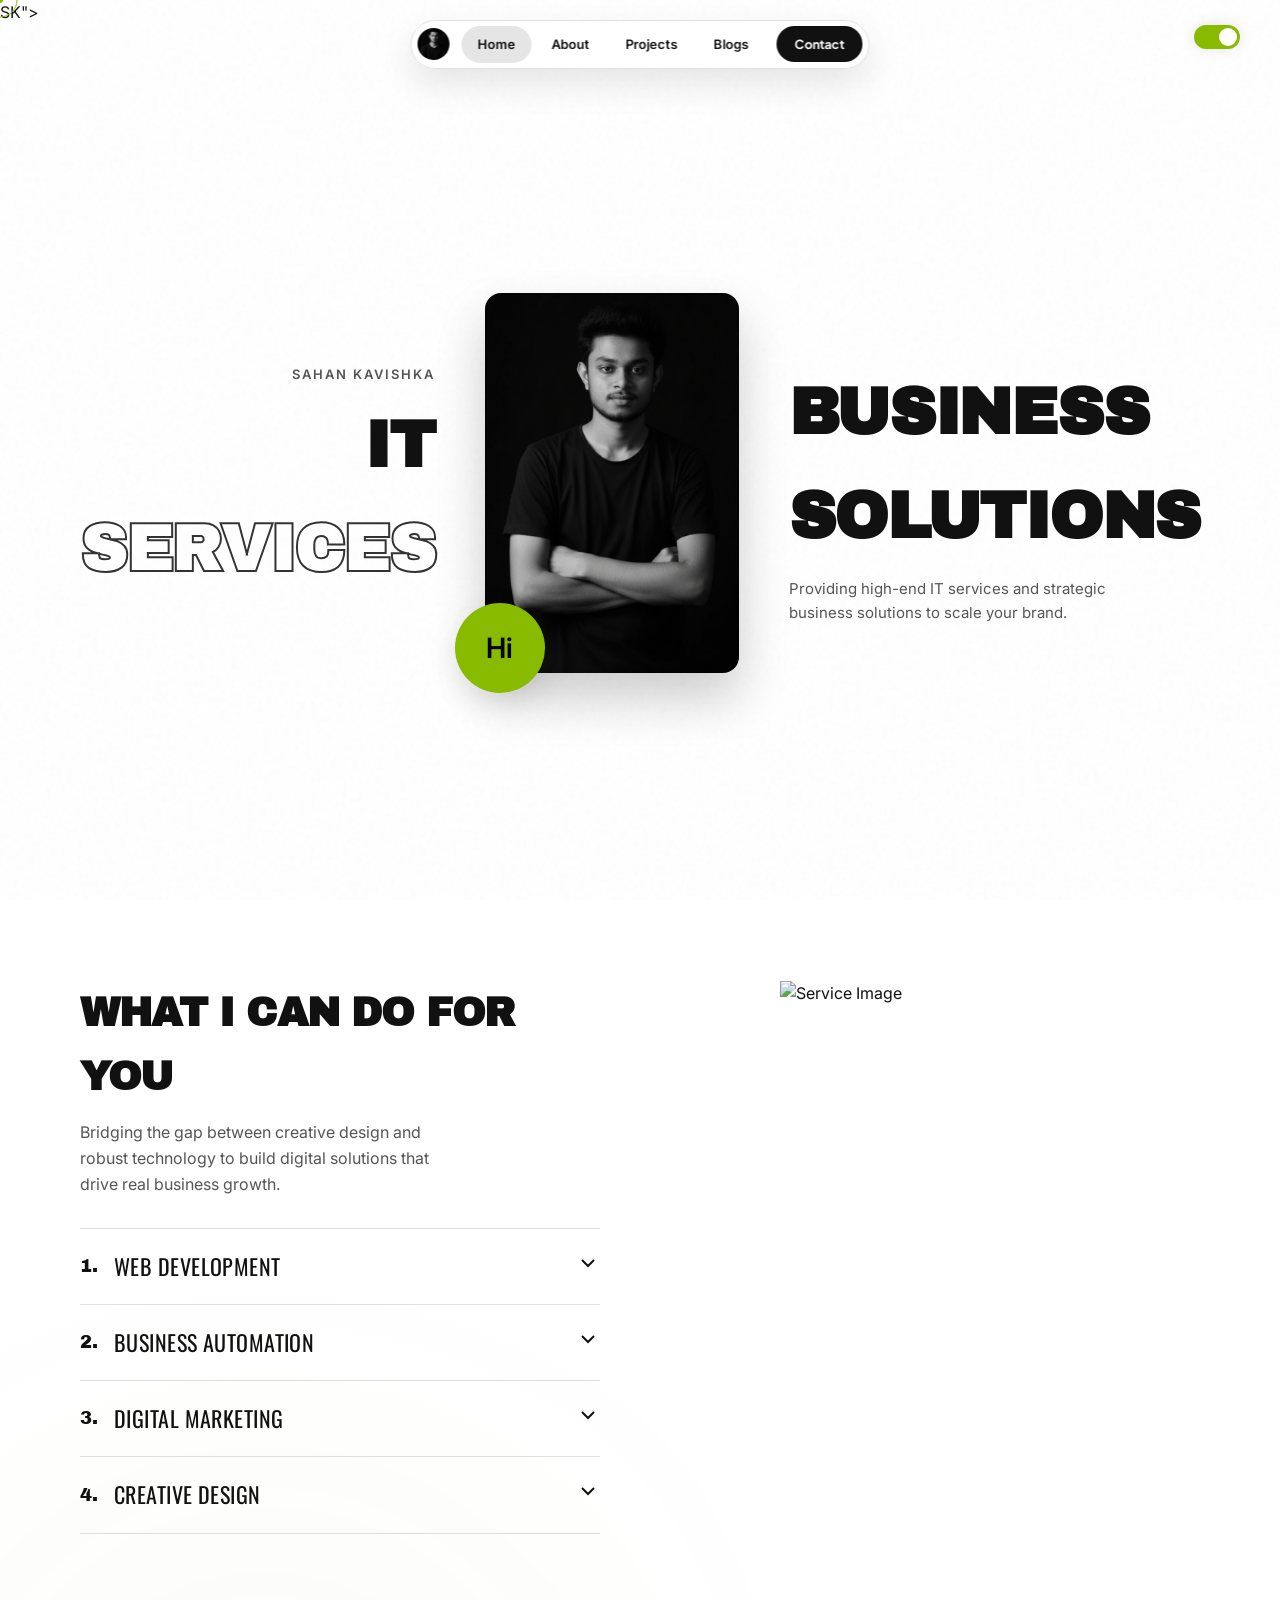
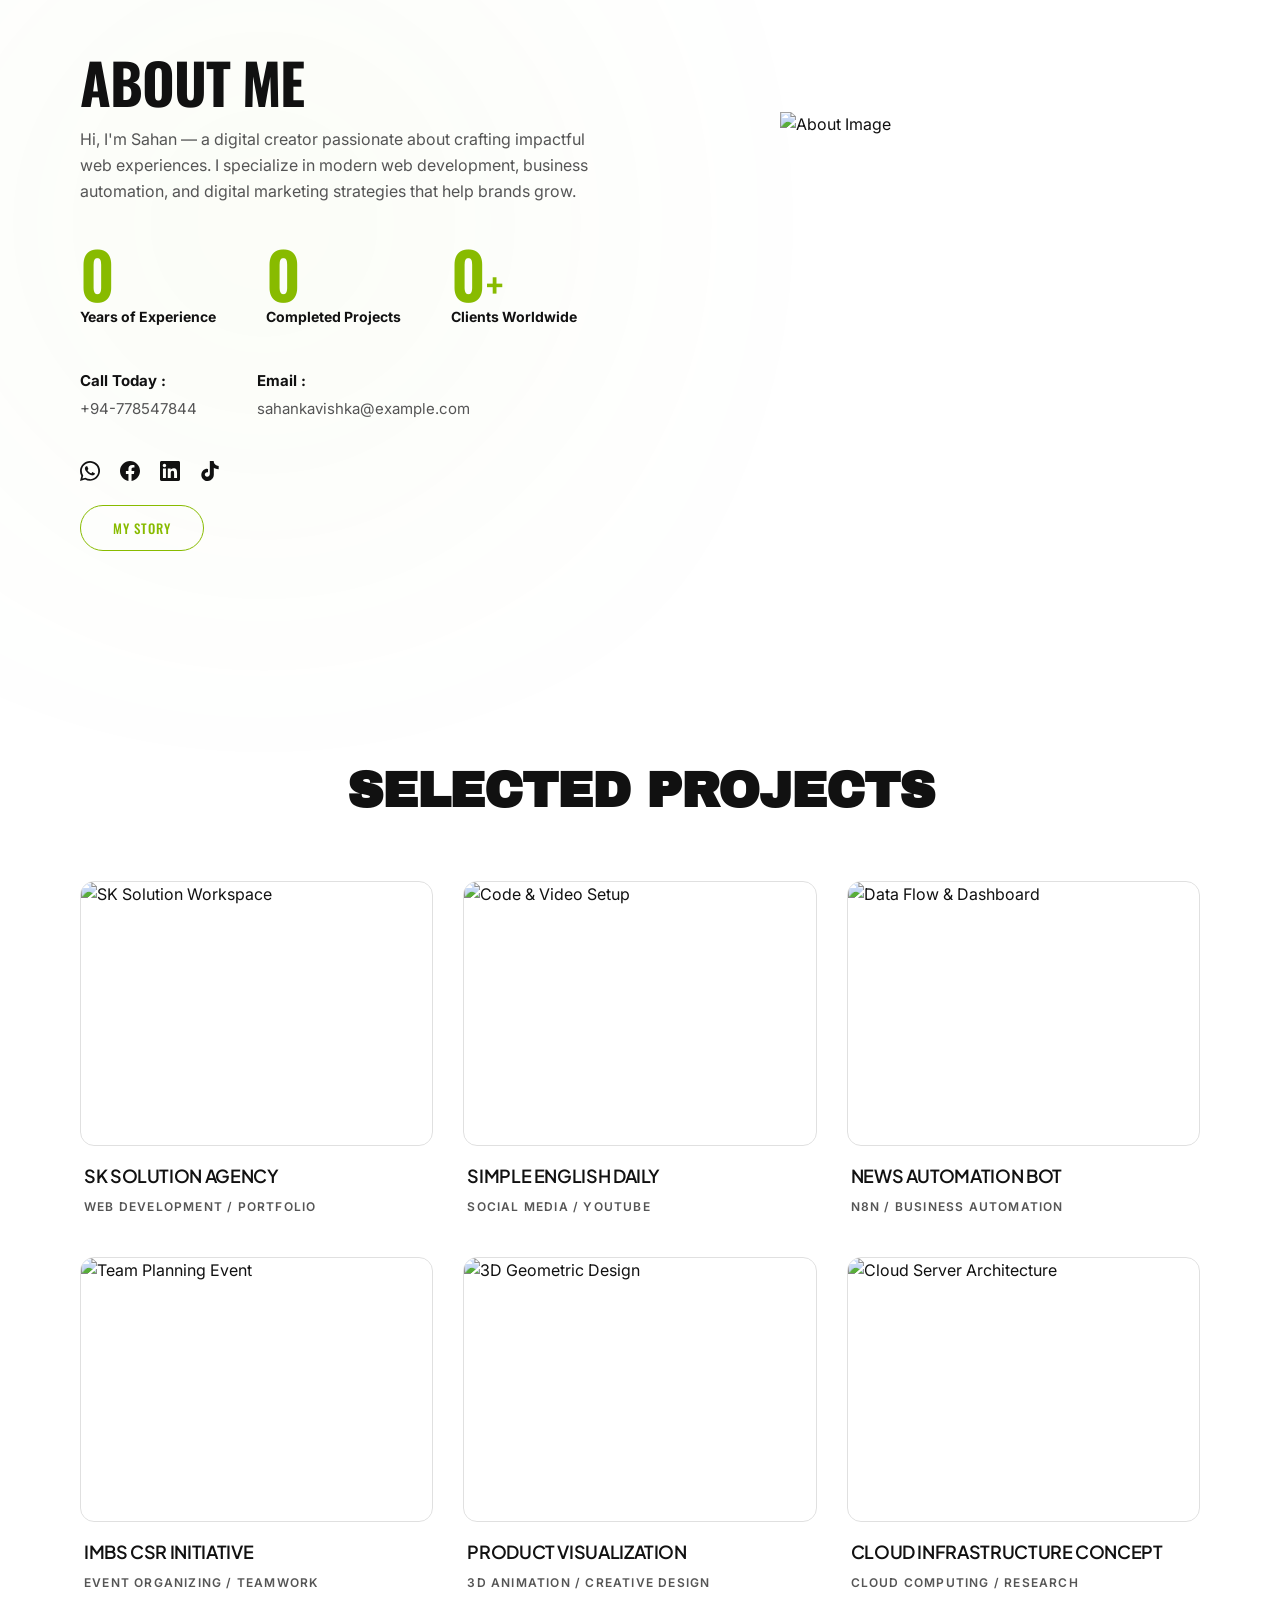
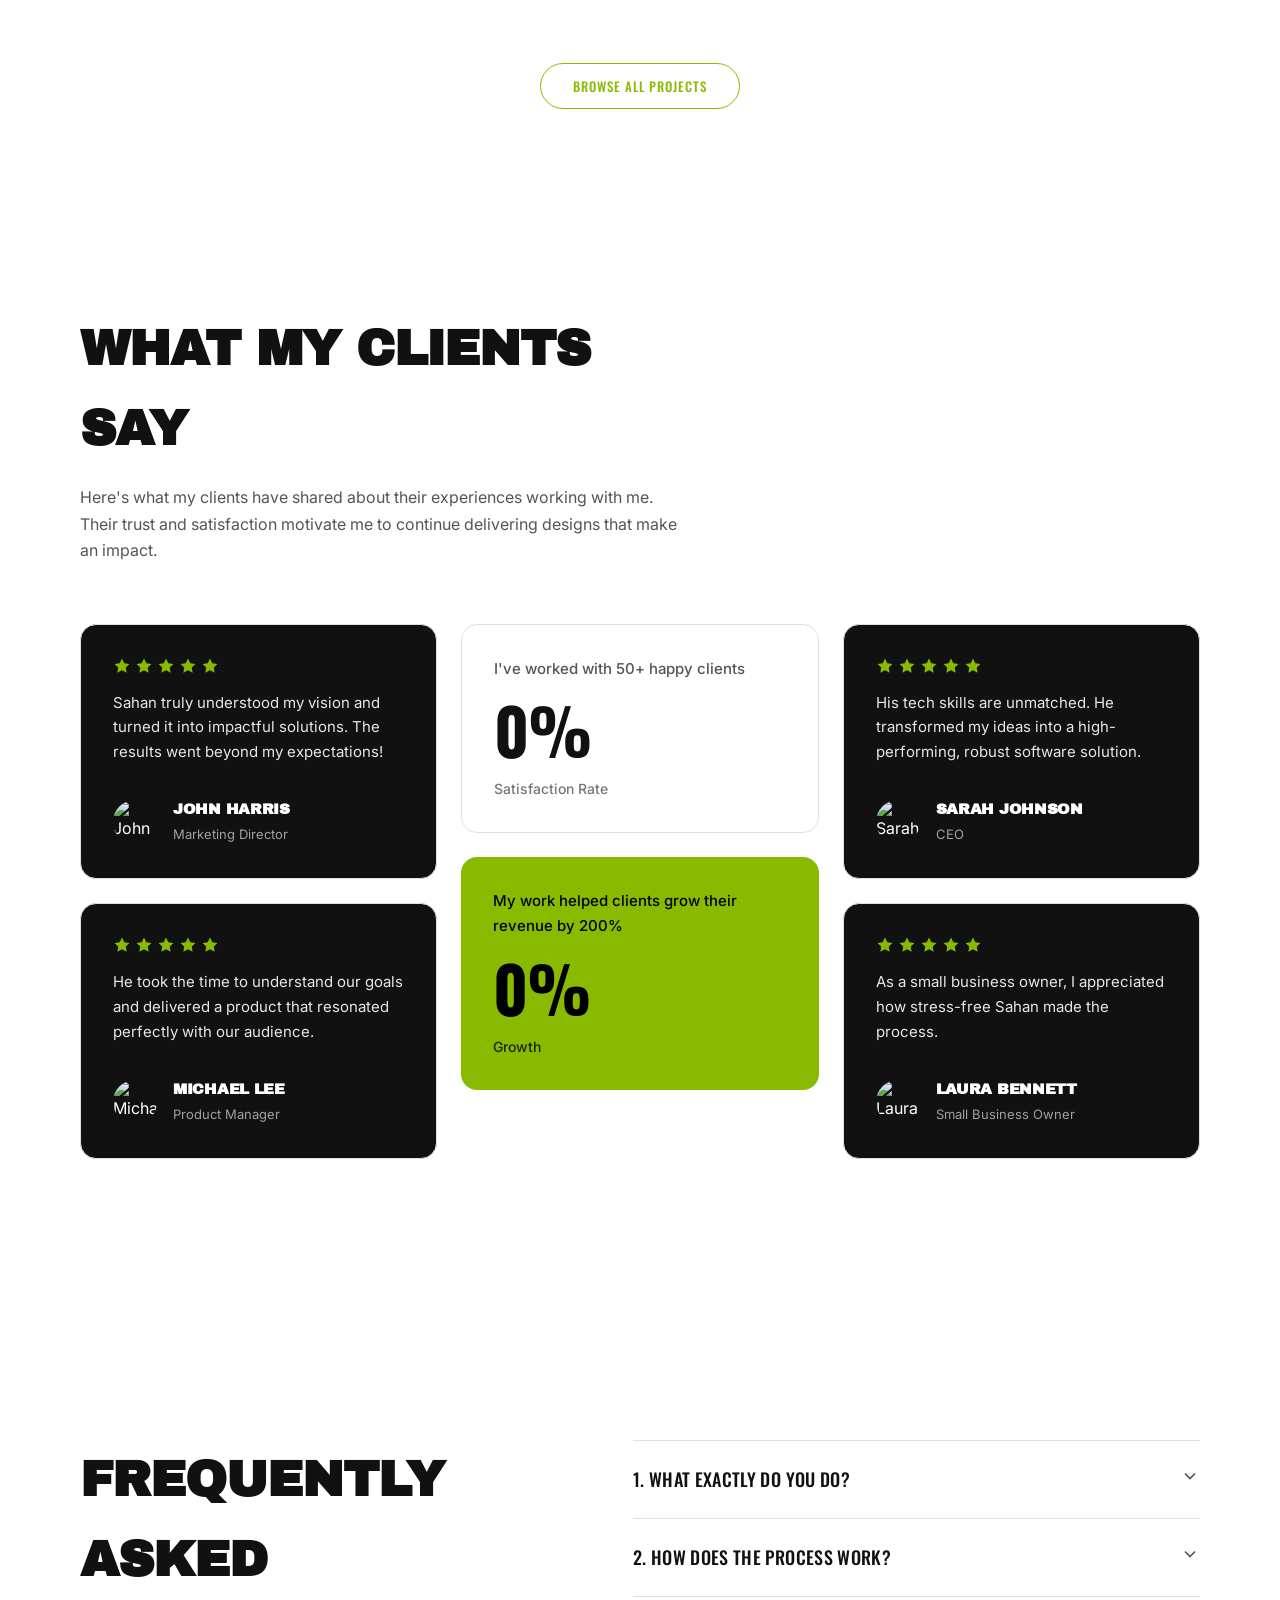
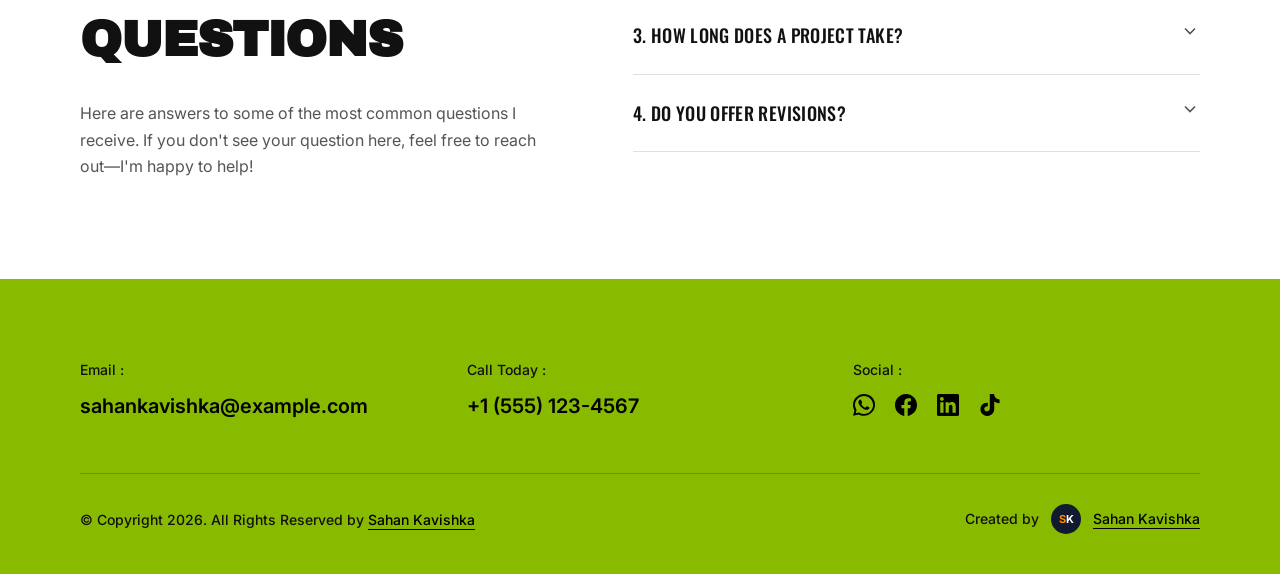
==== commit 7d64cc9f: "Update fmt.Println message from 'Hello' to 'Goodbye'" ====
--- a/index.html
+++ b/index.html
@@ -4,7 +4,7 @@
   <meta charset="UTF-8" />
   <meta name="viewport" content="width=device-width, initial-scale=1.0" />
 <title>Portfolio | Sahan Kavishka</title>
-<link rel="icon" type="image/png" href="/SahanKavi.info/Gemini_Generated_Image_u8zleau8zleau8zl ).png">
+<link rel="icon" type="<div class="creator-badge"><span>S</span>K</div>">
 <link rel="apple-touch-icon" href="Gemini_Generated_Image_u8zleau8zleau8zl ).png">
 
   <link rel="preconnect" href="https://fonts.googleapis.com" />
@@ -28,7 +28,7 @@
 
 <nav class="nav-full" id="nav-full">
   <div class="nav-avatar">
-    <img src="/SahanKavi.info/Gemini_Generated_Image_u8zleau8zleau8zl ).png" alt="Avatar">
+    <img src="Gemini_Generated_Image_u8zleau8zleau8zl ).png" alt="Avatar">
   </div>
   
   <div class="nav-links" id="nav-links">
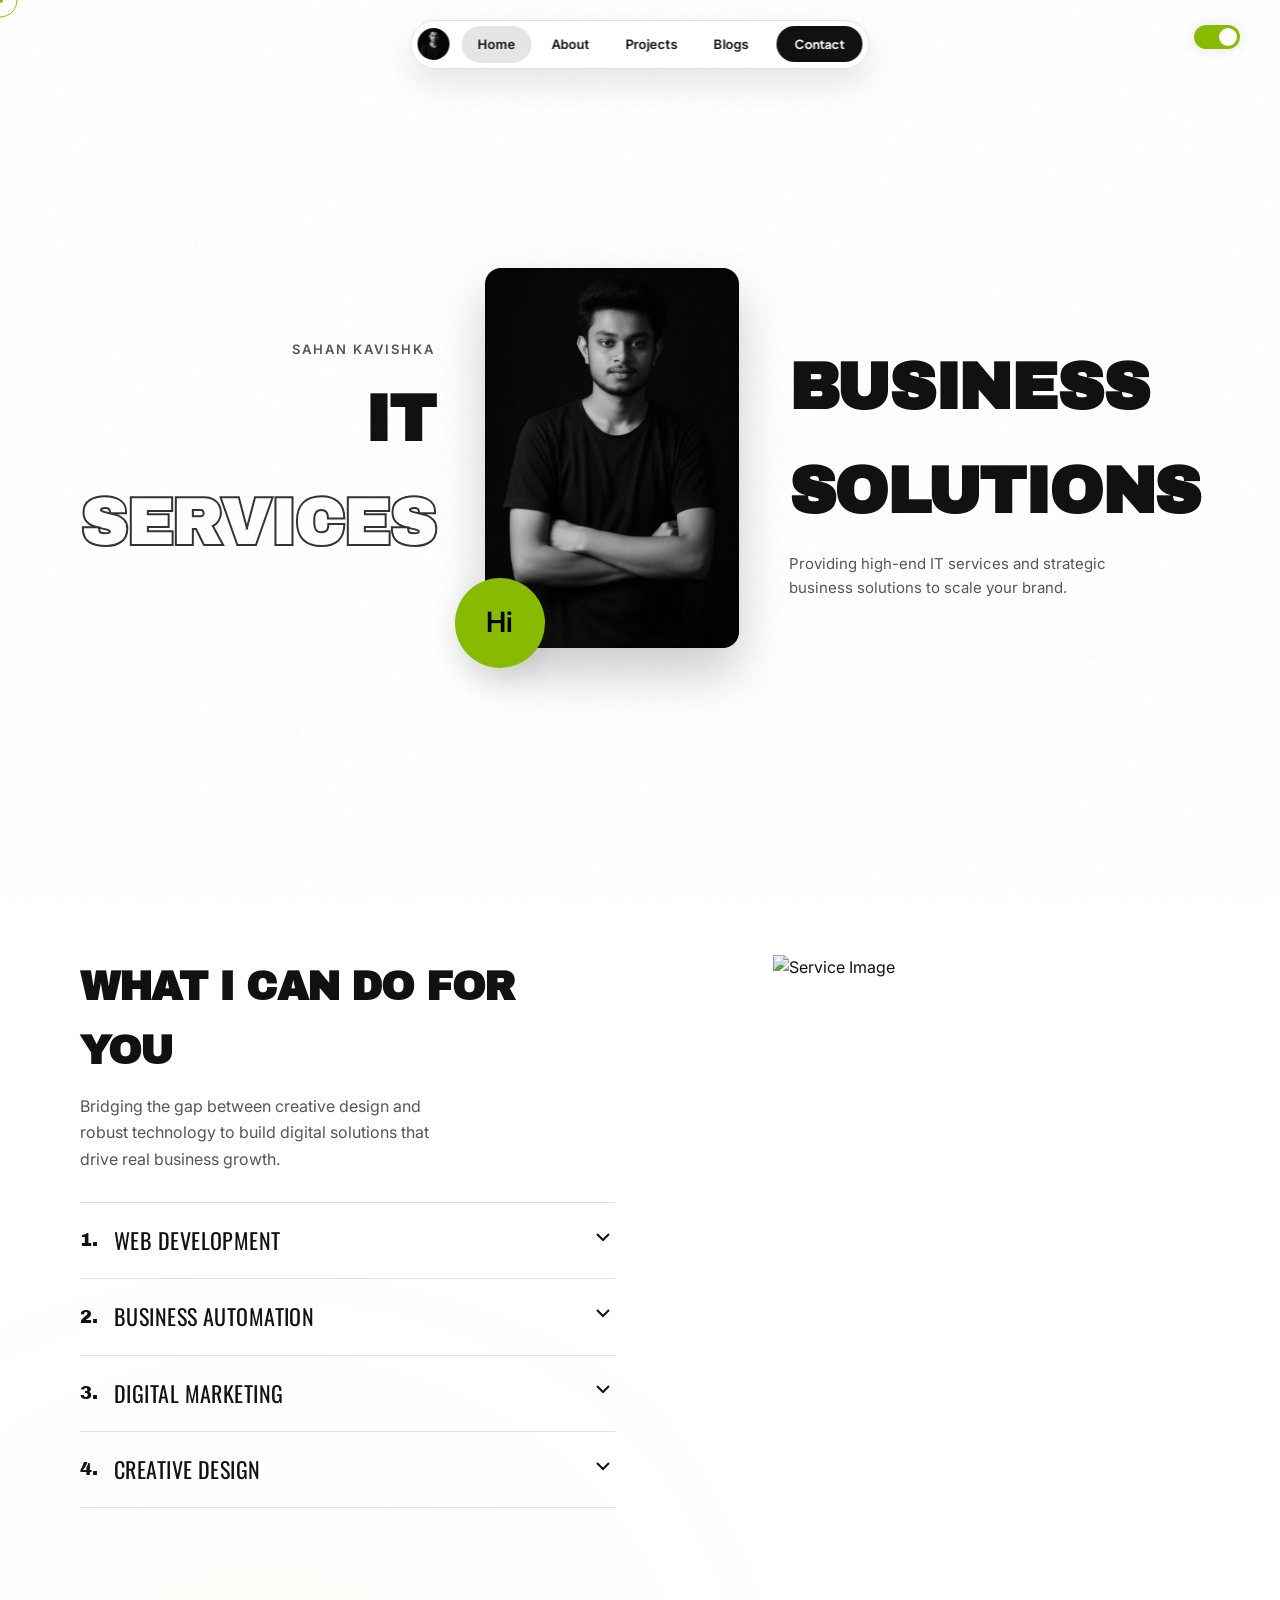
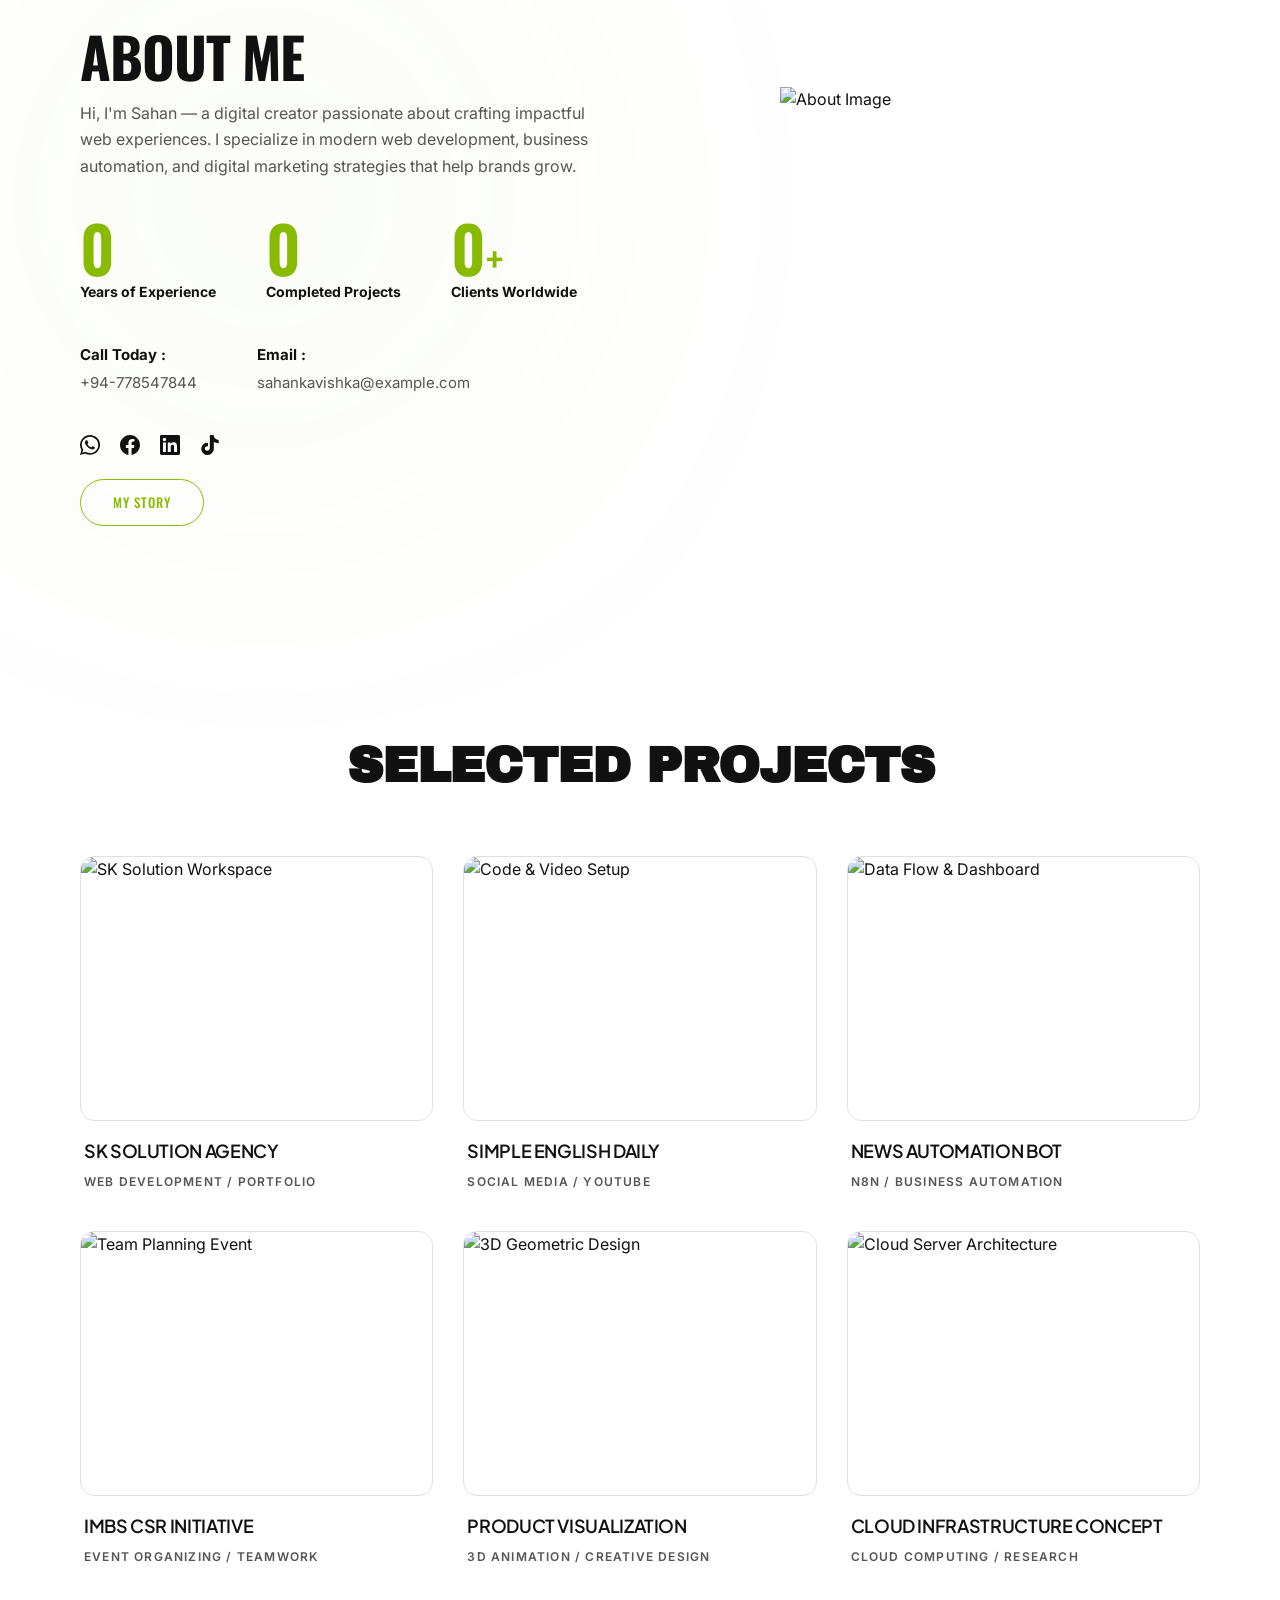
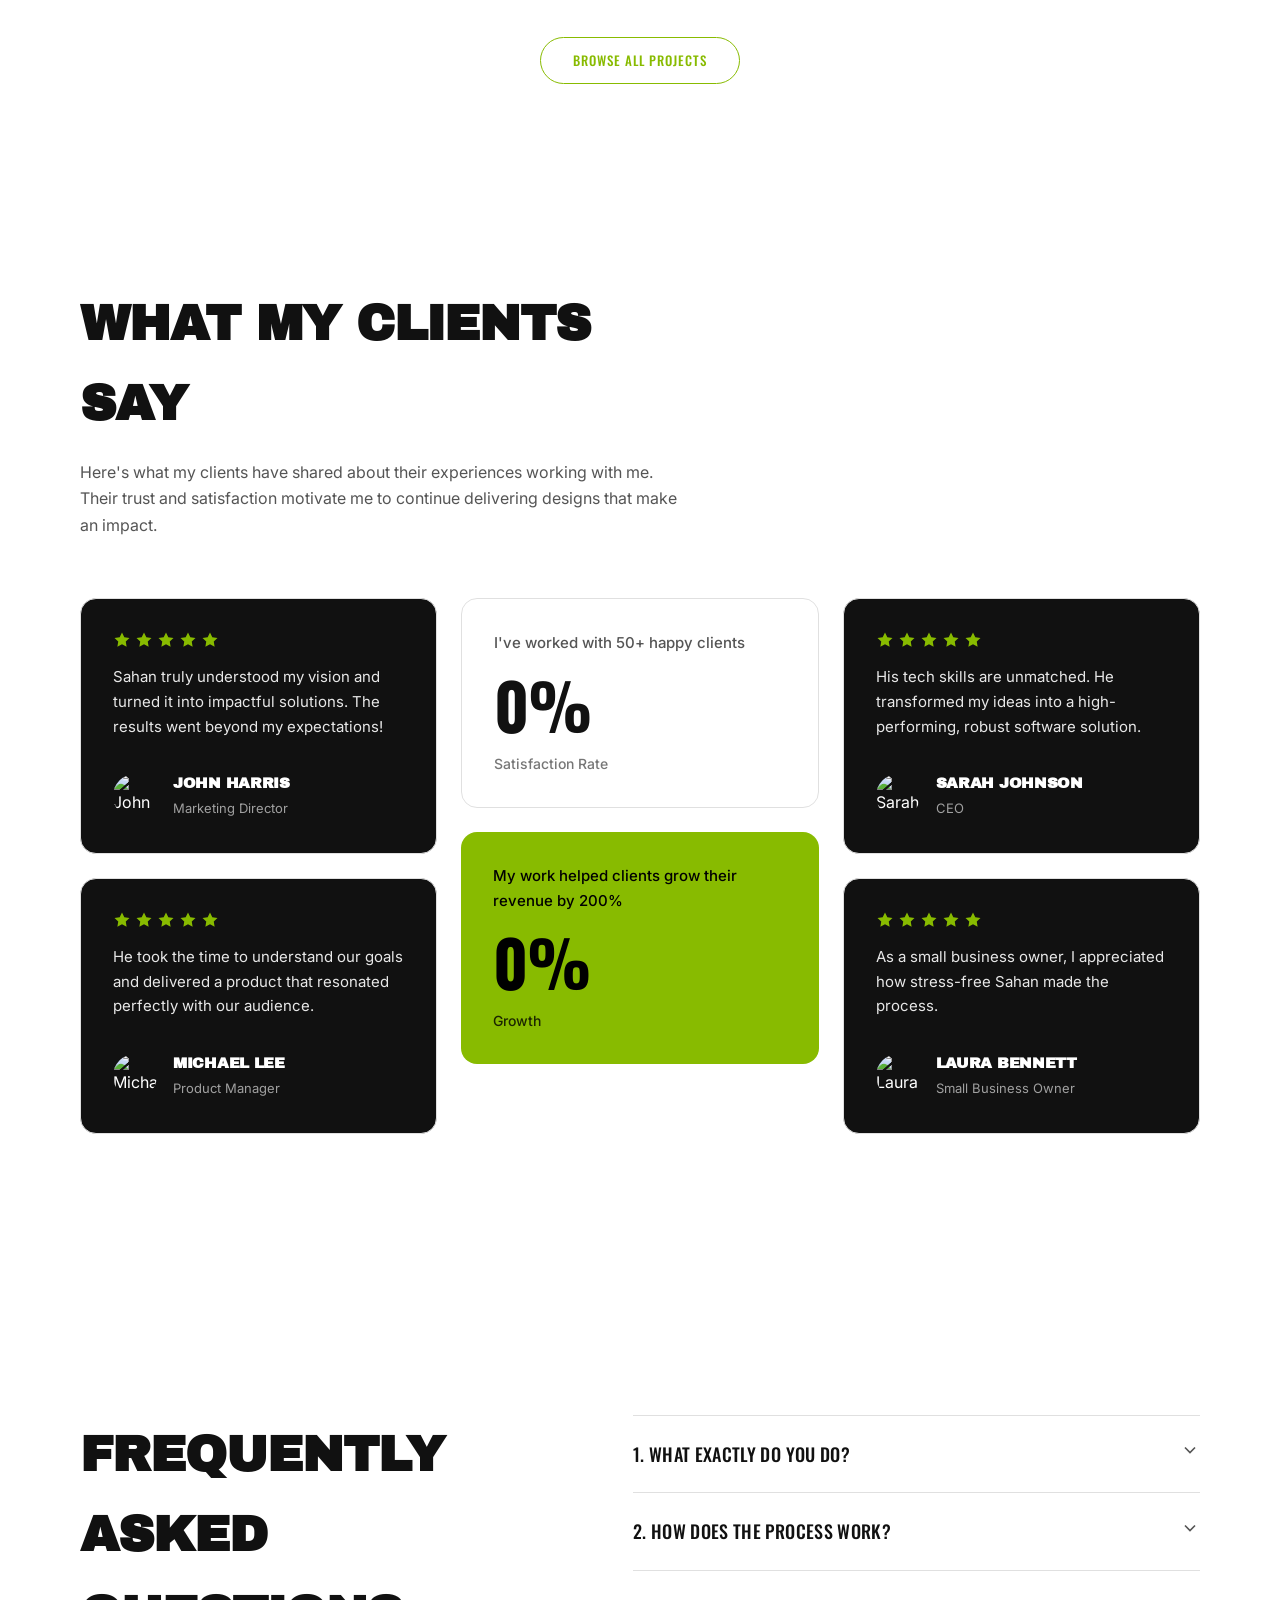
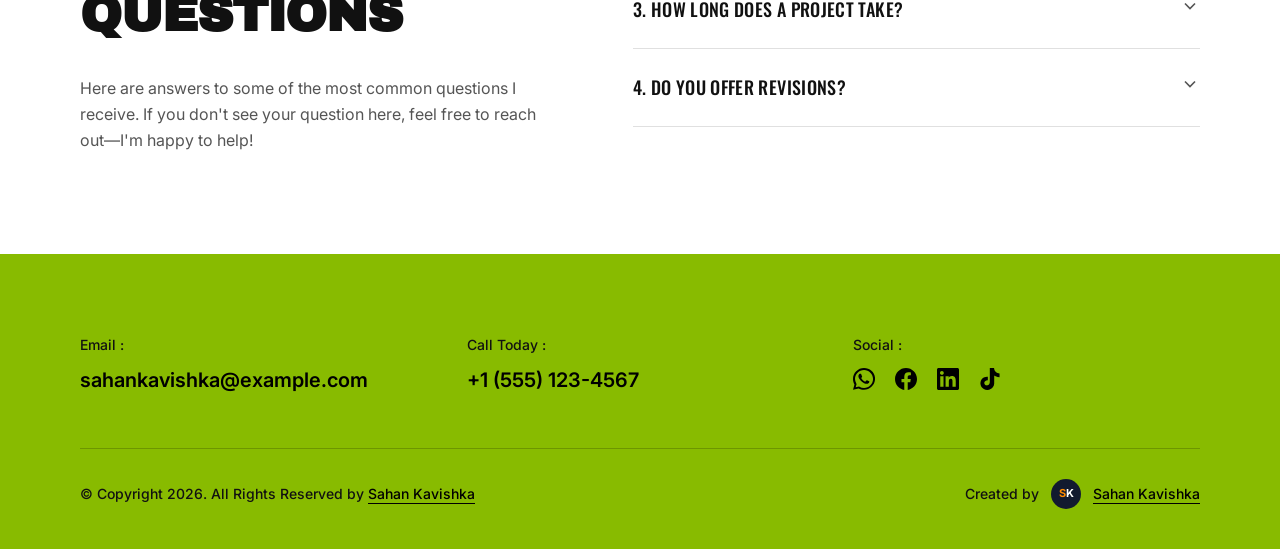
==== commit 770c7b7d: "Update index.html" ====
--- a/index.html
+++ b/index.html
@@ -4,7 +4,7 @@
   <meta charset="UTF-8" />
   <meta name="viewport" content="width=device-width, initial-scale=1.0" />
 <title>Portfolio | Sahan Kavishka</title>
-<link rel="icon" type="<div class="creator-badge"><span>S</span>K</div>">
+<link rel="icon" type="image/png" href="Gemini_Generated_Image_u8zleau8zleau8zl ).png">
 <link rel="apple-touch-icon" href="Gemini_Generated_Image_u8zleau8zleau8zl ).png">
 
   <link rel="preconnect" href="https://fonts.googleapis.com" />
@@ -47,7 +47,7 @@
 
 <nav class="nav-compact" id="nav-compact">
   <div class="nav-avatar">
-    <img src="/SahanKavi.info/Gemini_Generated_Image_u8zleau8zleau8zl ().png" alt="Avatar">
+    <img src="Gemini_Generated_Image_u8zleau8zleau8zl ().png" alt="Avatar">
   </div>
   <div class="nav-status">
     Available for work <span class="status-dot"></span>
--- a/style.css
+++ b/style.css
@@ -345,7 +345,7 @@
 /* ===================================================================
    08. SERVICES SECTION
    =================================================================== */
-.services-grid { display: grid; grid-template-columns: 1fr 1fr; gap: 80px; align-items: center; }
+.services-grid { display: grid; grid-template-columns: 1fr 1fr; gap: 50px; align-items: center; }
 .services-heading { font-size: clamp(20px, 5vw, 40px); margin-bottom: 10px; }
 .services-sub { max-width: 380px; margin-bottom: 30px; }
 
@@ -625,4 +625,4 @@
   *, html, body, a, button, input, textarea, select {
     cursor: auto !important; /* බලහත්කාරයෙන් දාලා තිබ්බ "cursor: none" එක අයින් කරනවා */
   }
-}+}
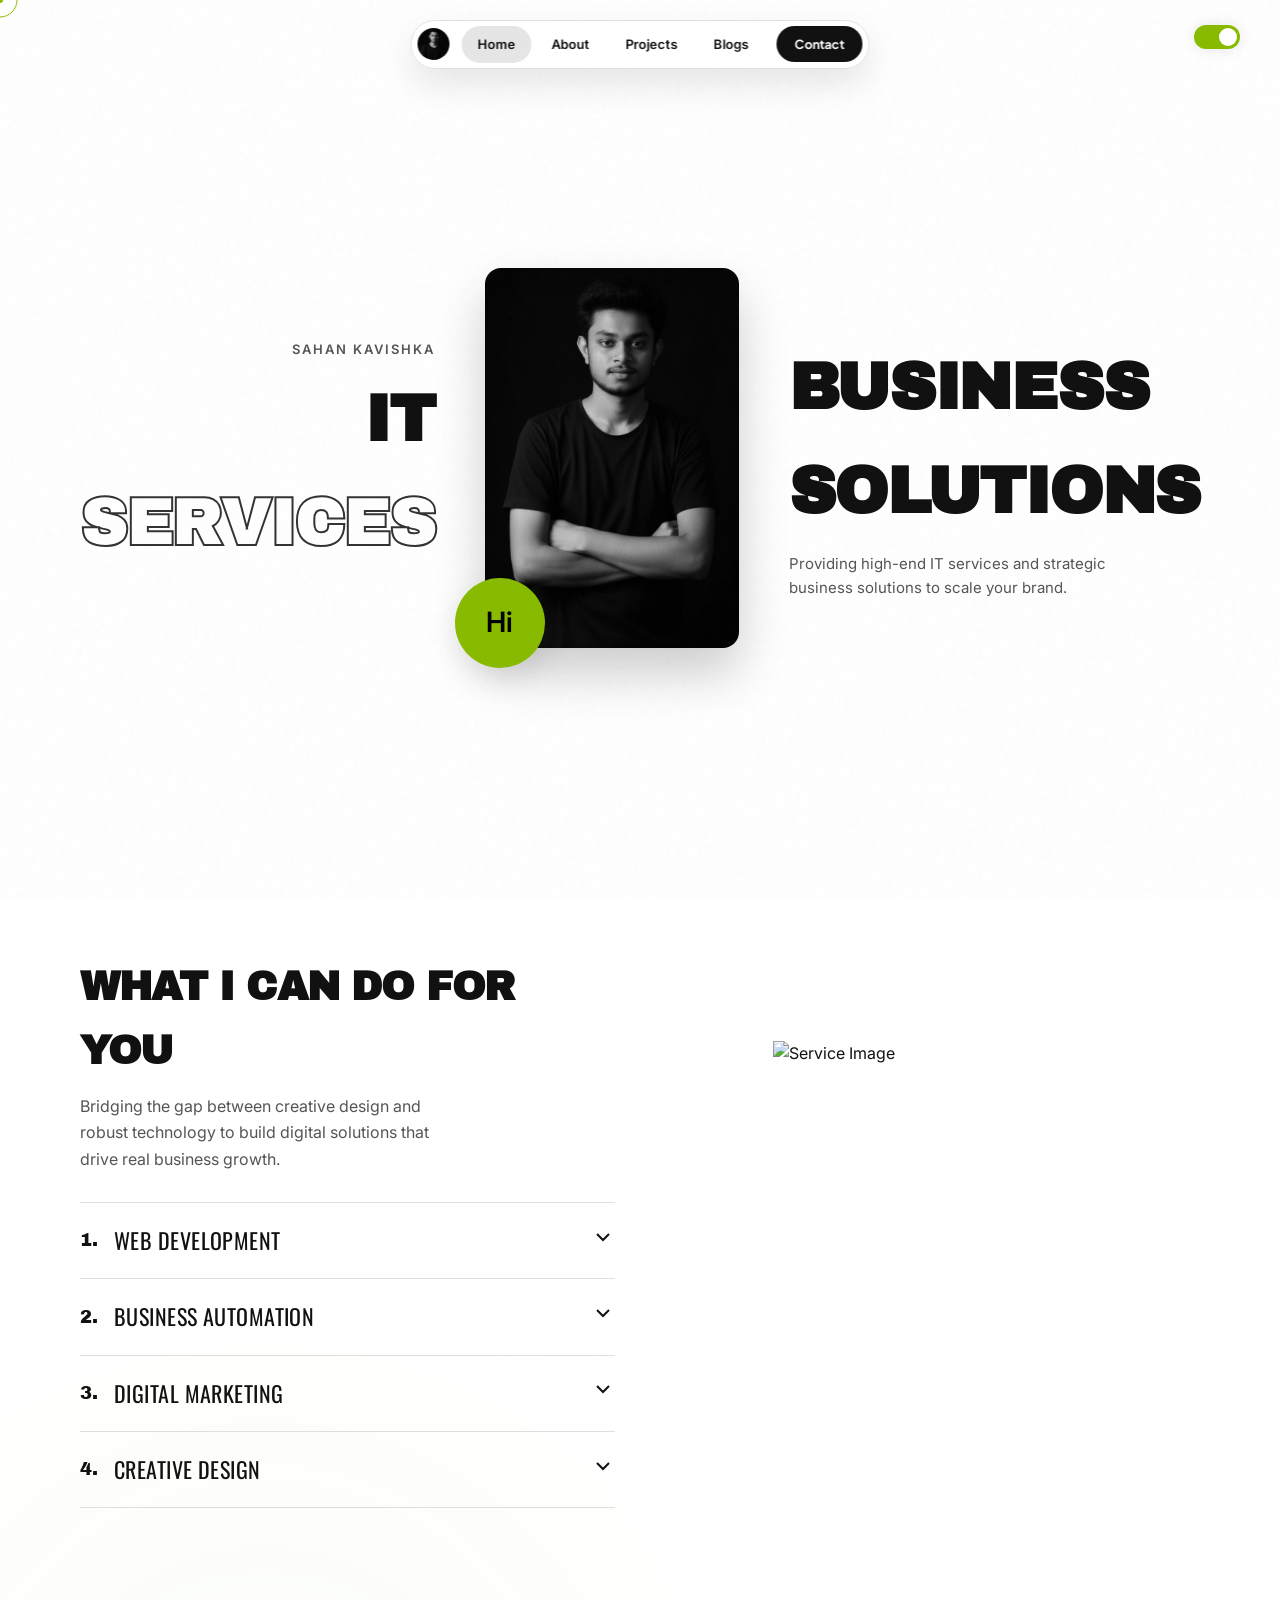
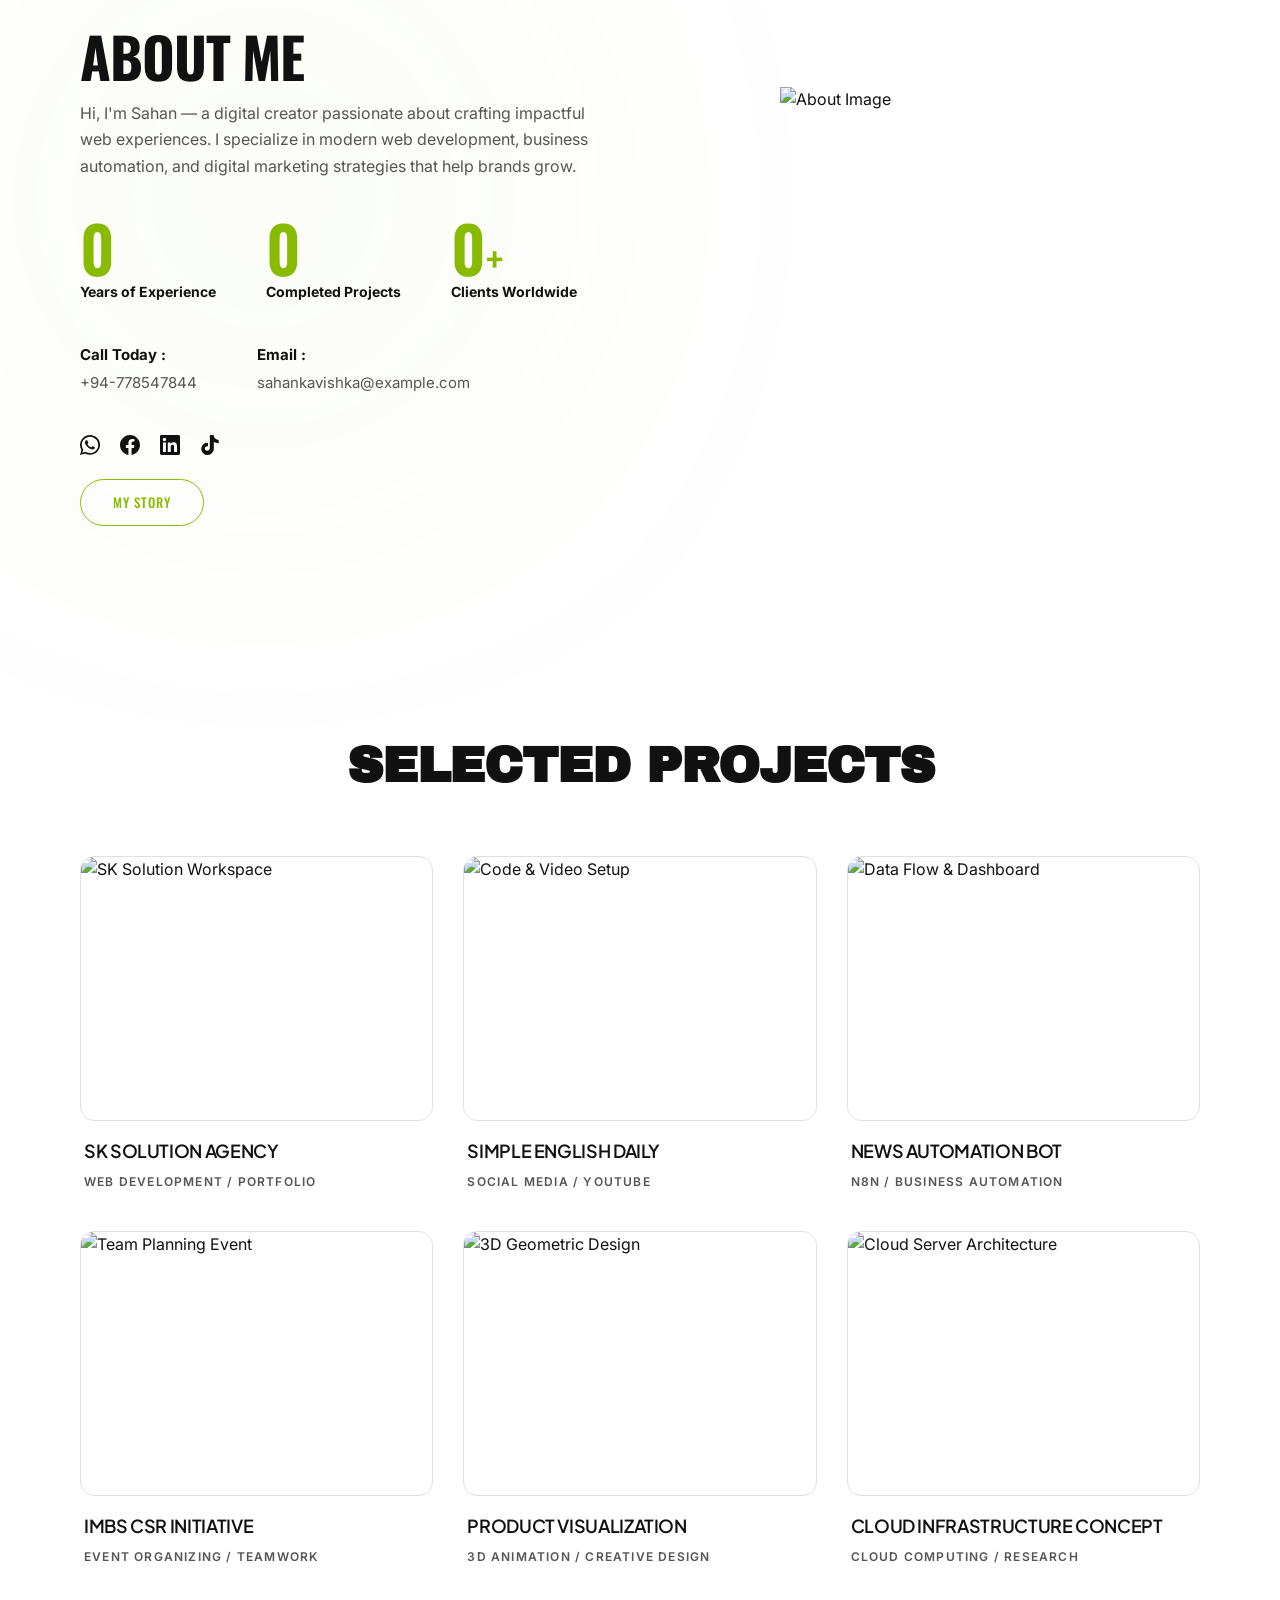
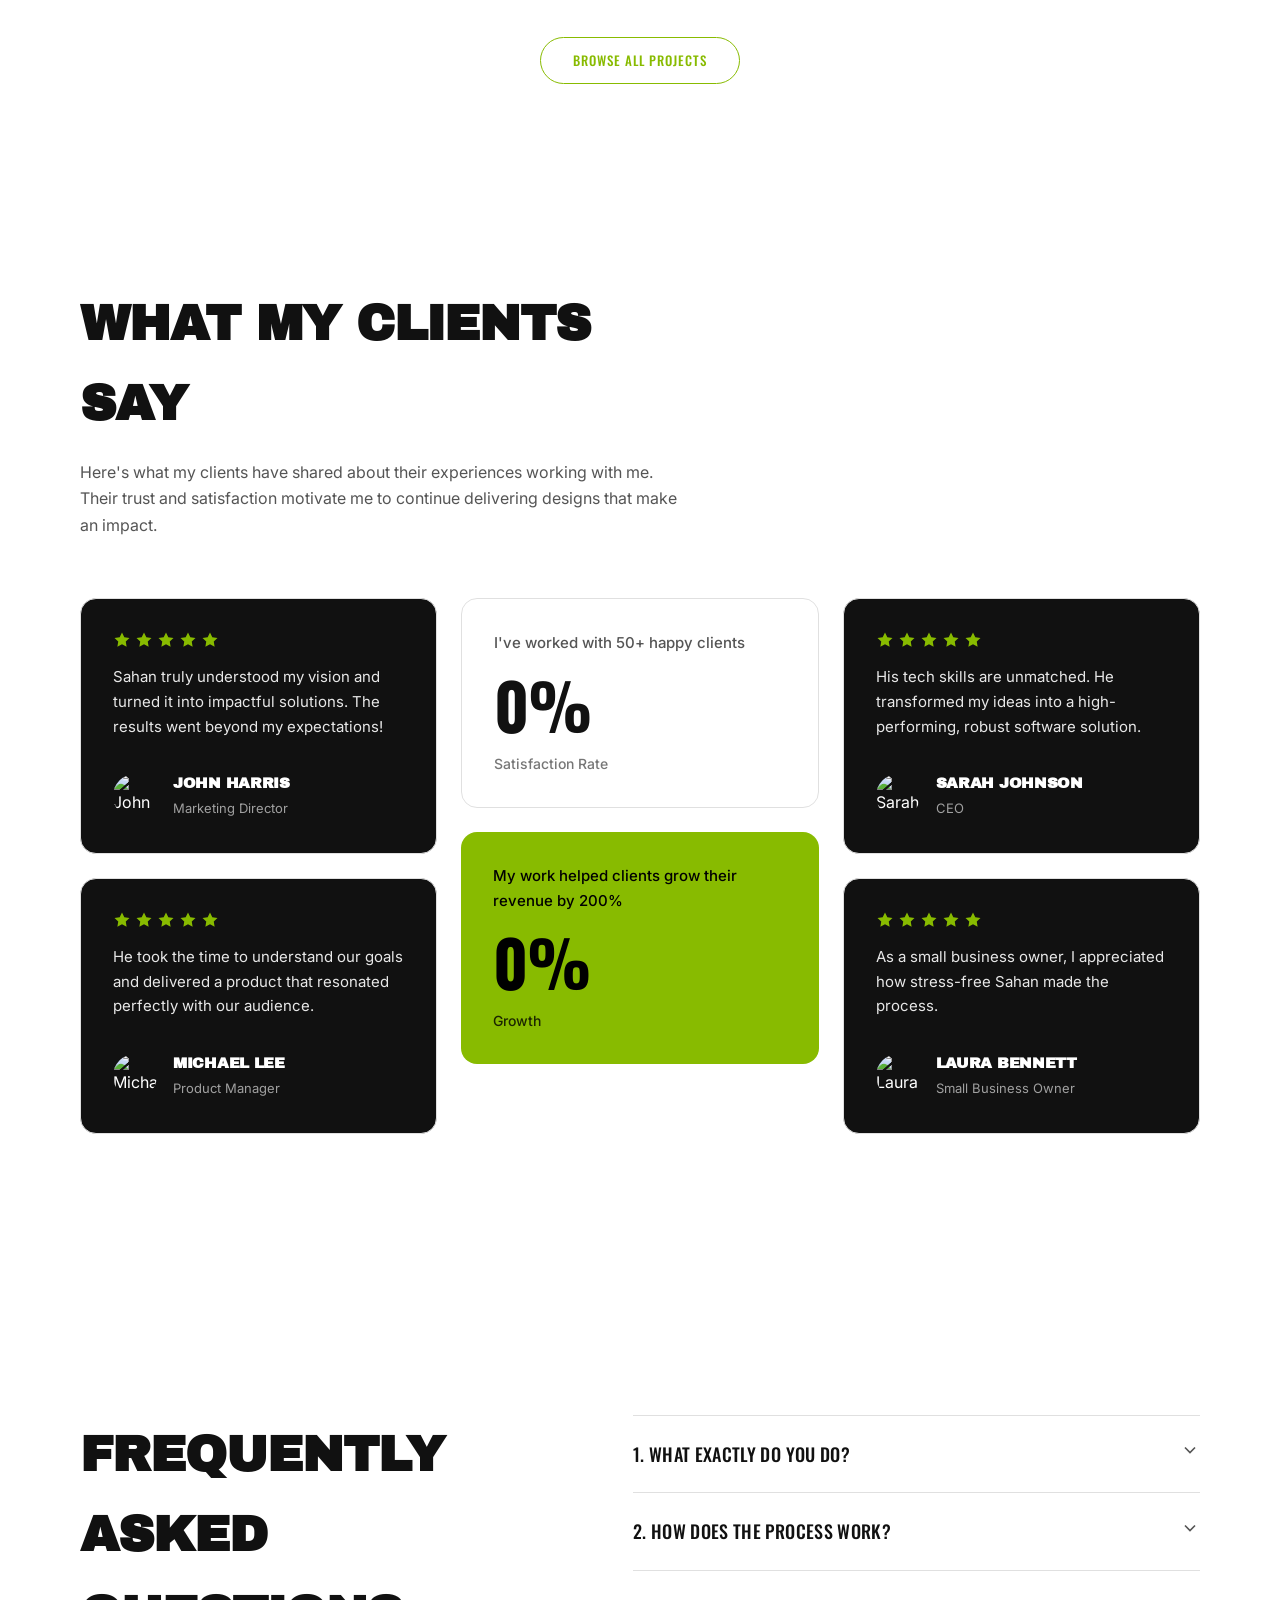
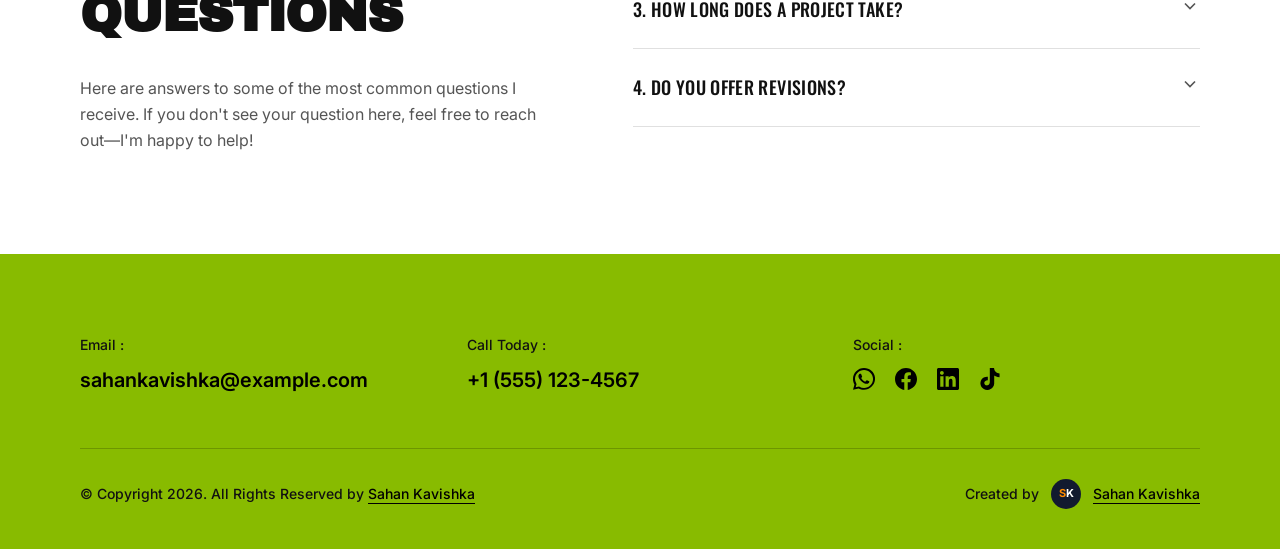
==== commit 5d72ca80: "Update index.html" ====
--- a/index.html
+++ b/index.html
@@ -72,7 +72,7 @@
                 <img src="Gemini_Generated_Image_u8zleau8zleau8zl ().png" alt="Sahan Kavishka">
               </div>
               <div class="magic-card-back">
-                <img src="Gemini_Generated_Image_u8zleau8zleau8zl ().png" alt="ICT Work Back">
+                <img src="https://www.reddit.com/r/battlestations/comments/kli0q5/black_and_white_minimal_setup_with_some_greenery/" alt="ICT Work Back">
               </div>
             </div>
           </div>
--- a/style.css
+++ b/style.css
@@ -564,7 +564,7 @@
    15. FINAL LAYOUT & BALANCED GAP FIXES (Desktop & Mobile)
    =================================================================== */
 .pin-spacer { padding-bottom: 0 !important; margin-bottom: 0 !important; }
-.services-grid { align-items: start !important; }
+.services-grid { align-items:center !important; }
 #services { padding-bottom: 20px !important; margin-bottom: 0 !important; }
 #services-dock { margin-top: 0 !important; }
 #about { padding-top: 100px !important; padding-bottom: 100px !important; margin-top: 0 !important; }
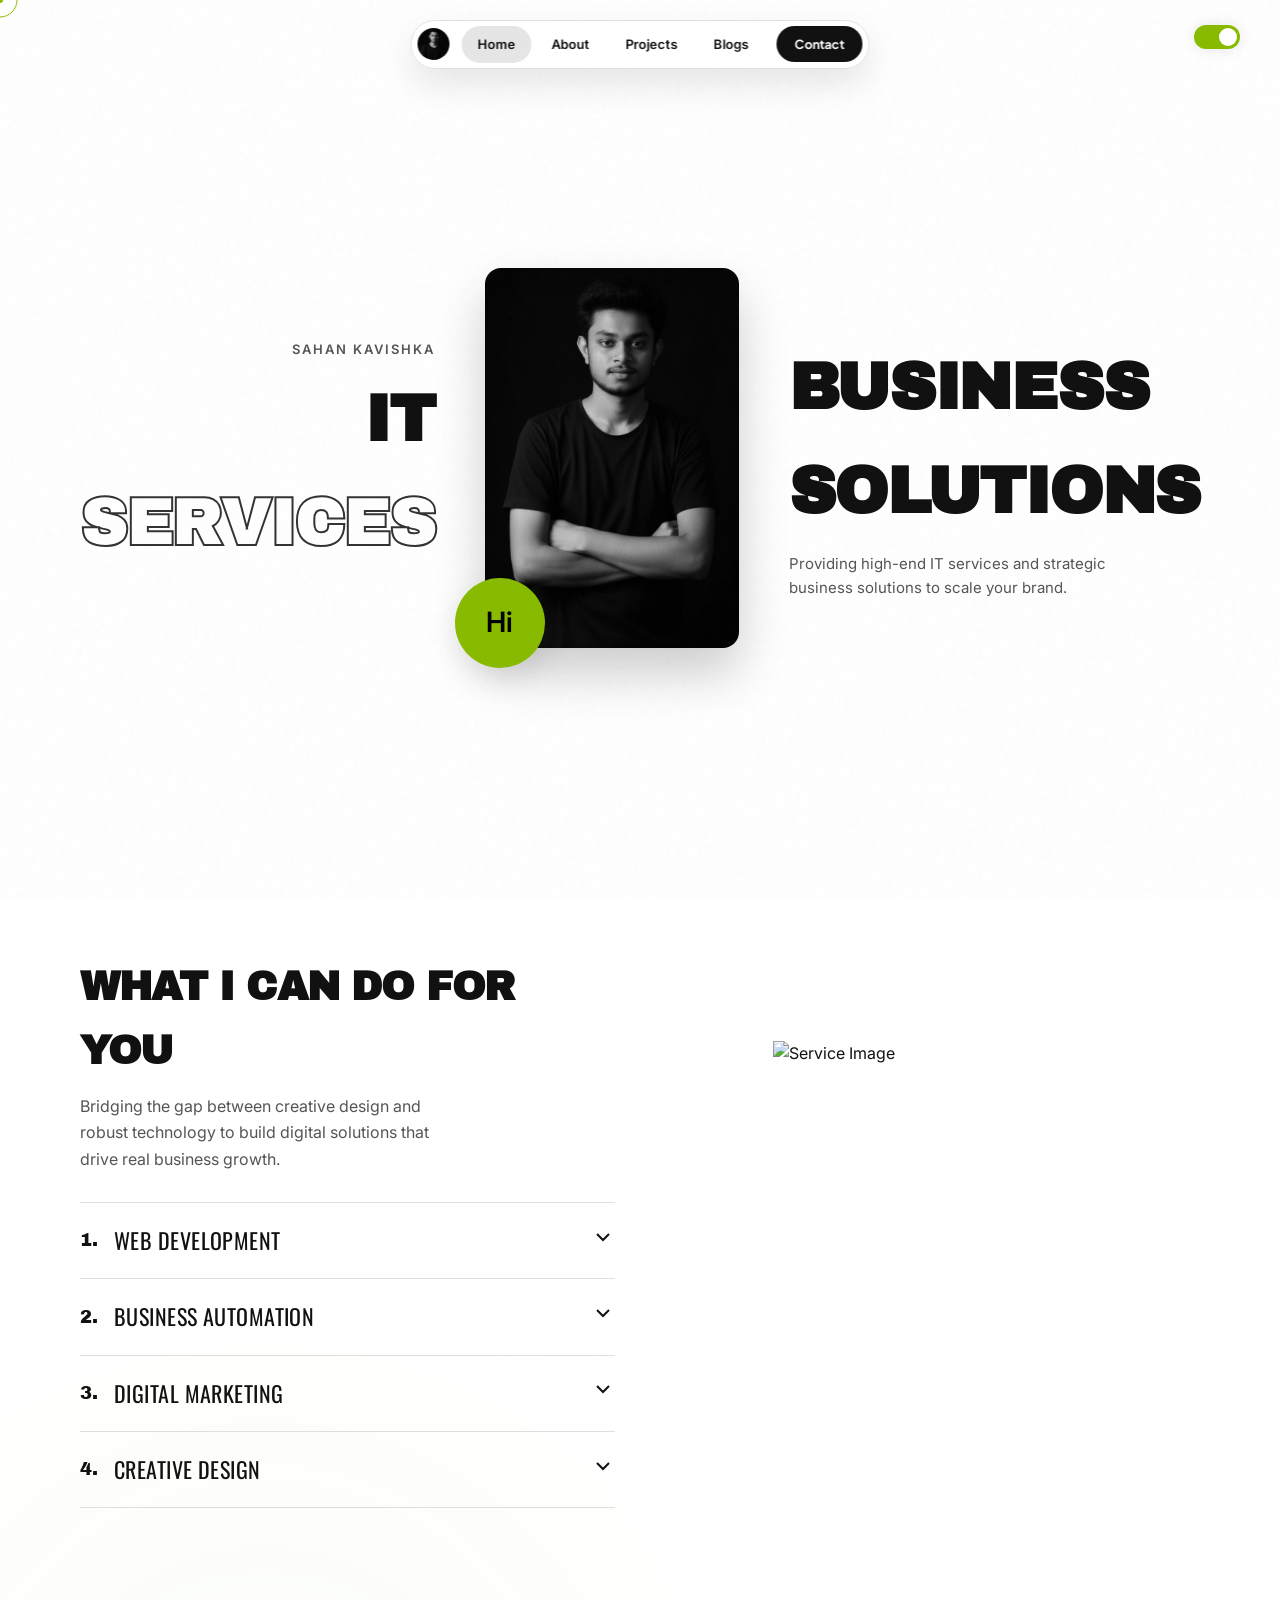
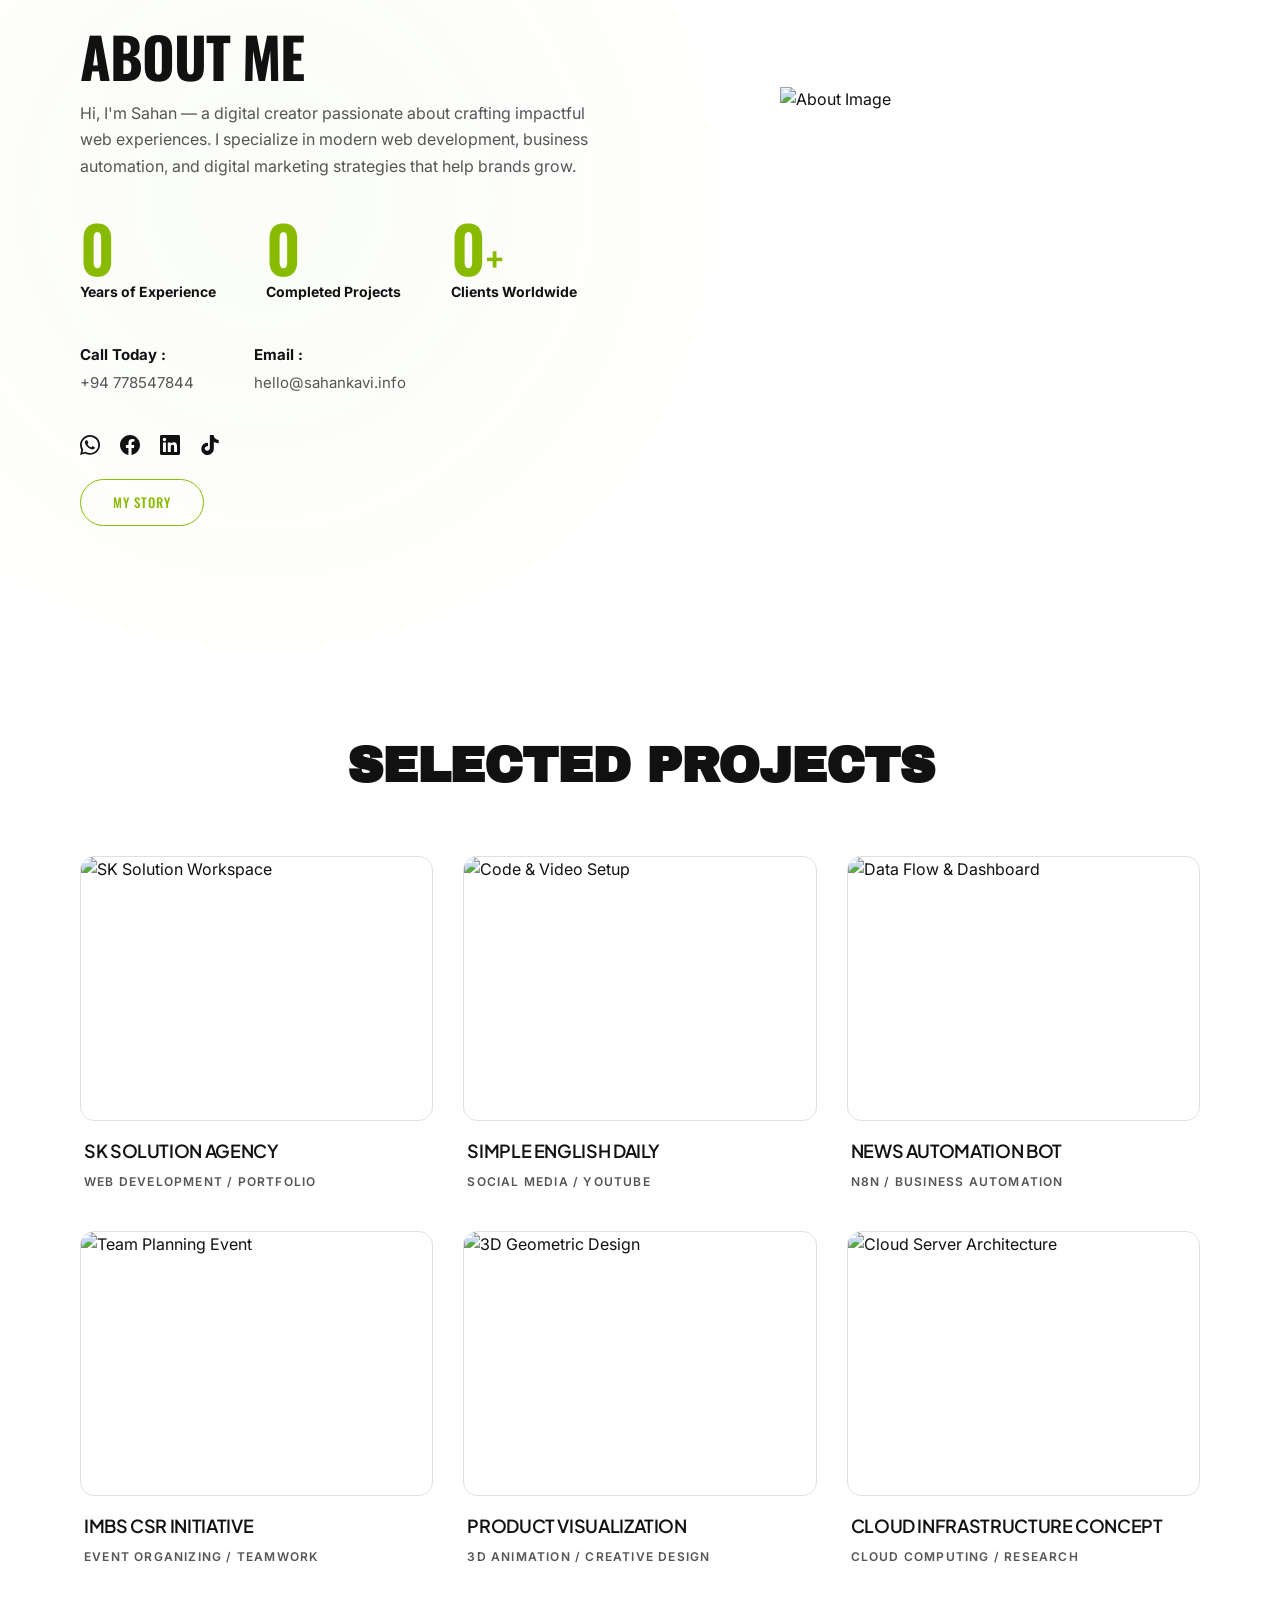
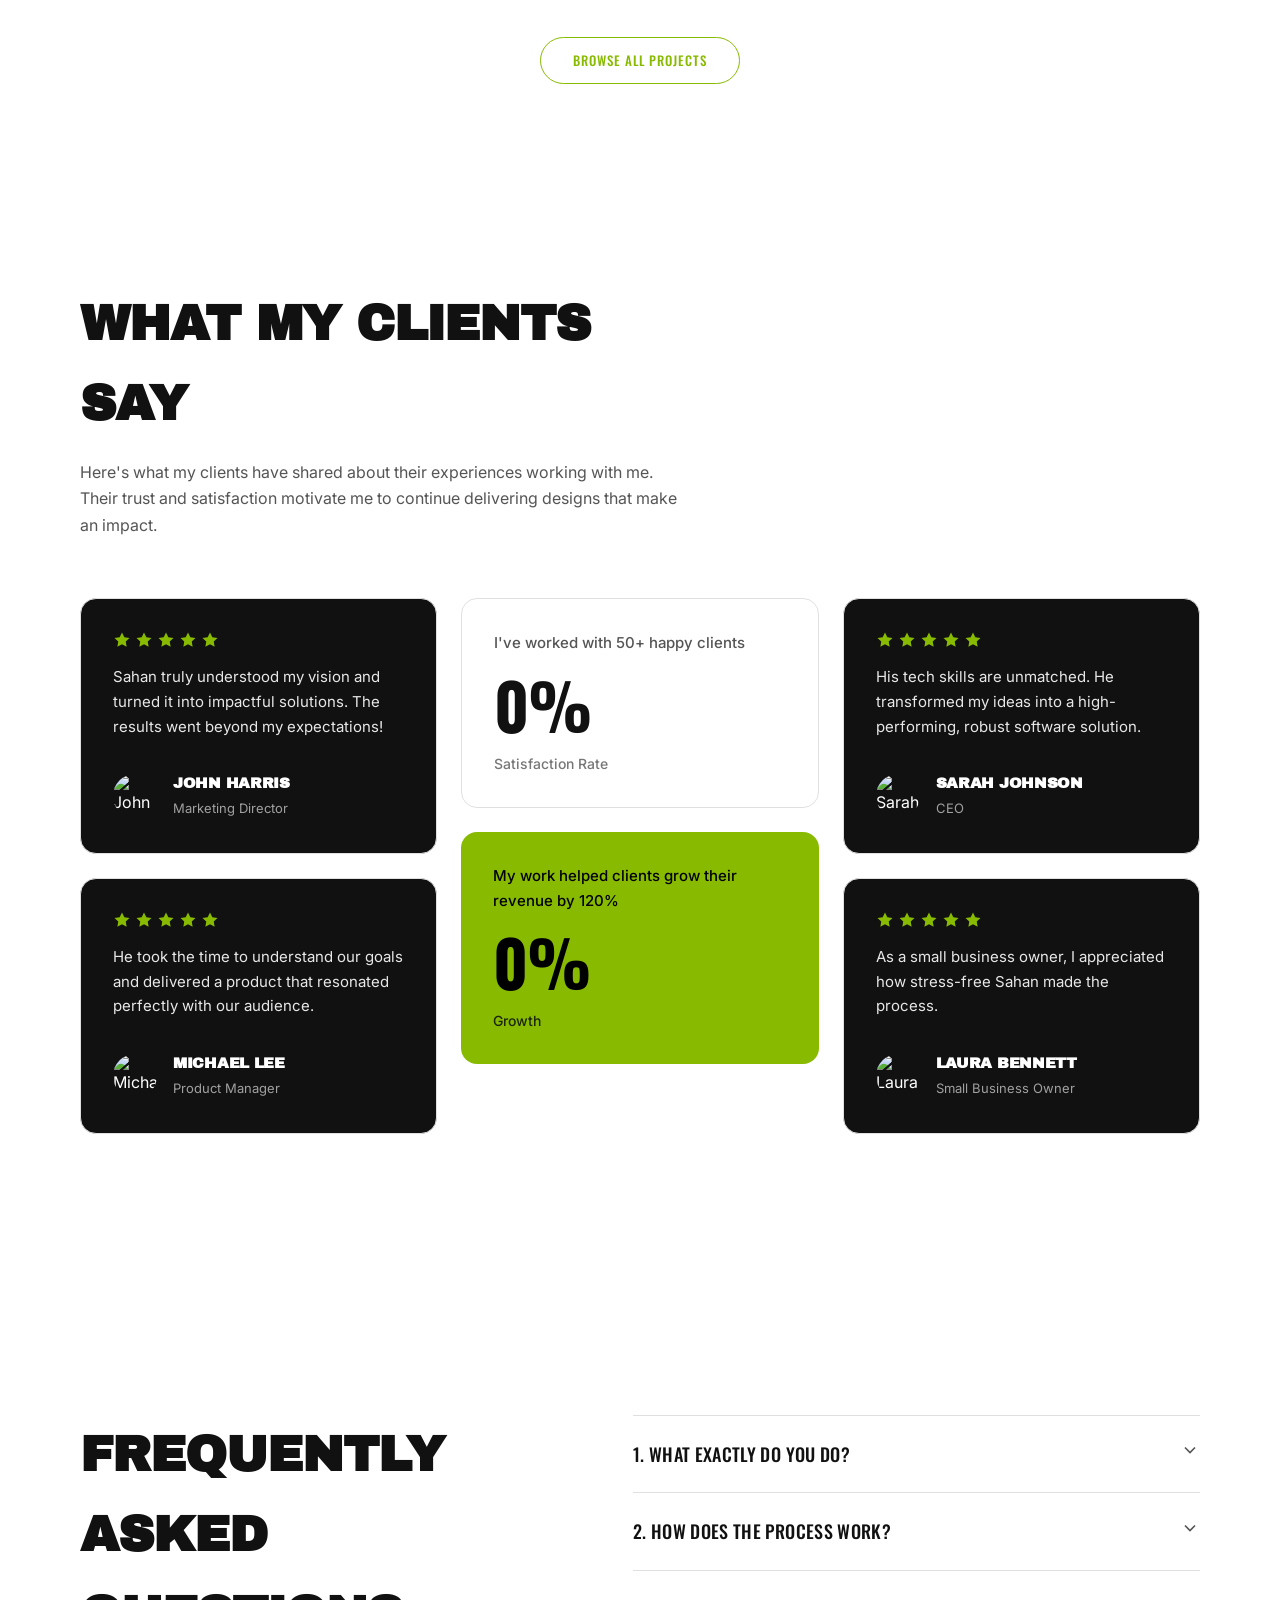
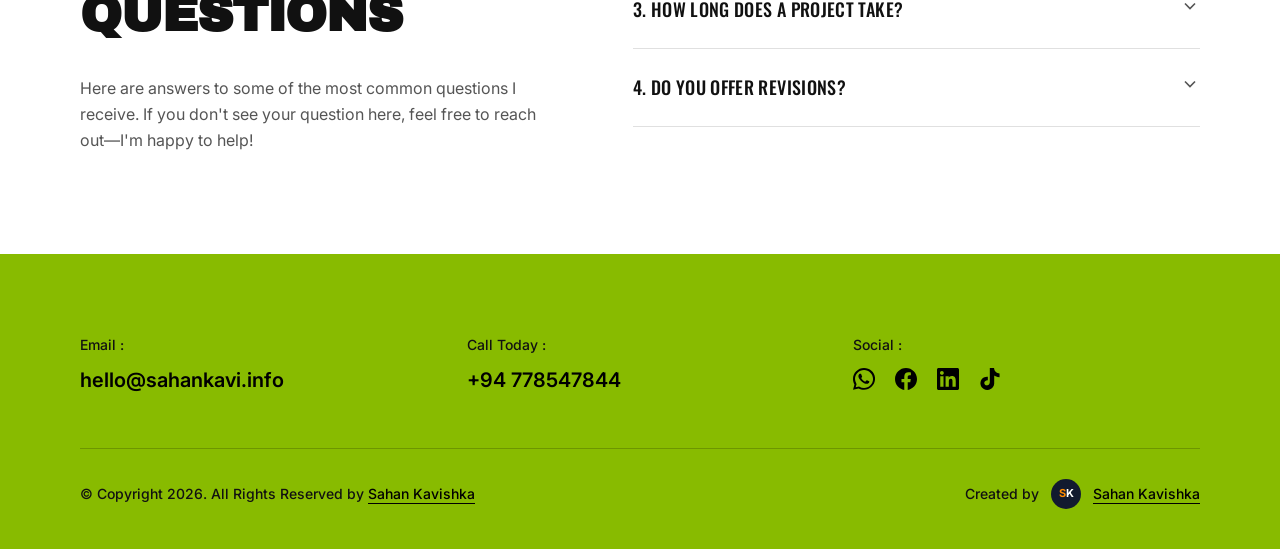
==== commit 2d7d0847: "Update index.html" ====
--- a/index.html
+++ b/index.html
@@ -72,7 +72,7 @@
                 <img src="Gemini_Generated_Image_u8zleau8zleau8zl ().png" alt="Sahan Kavishka">
               </div>
               <div class="magic-card-back">
-                <img src="https://www.reddit.com/r/battlestations/comments/kli0q5/black_and_white_minimal_setup_with_some_greenery/" alt="ICT Work Back">
+                <img src="cf6bd6da24a150badd3c9cc114c13cb3.jpg" alt="ICT Work Back">
               </div>
             </div>
           </div>
@@ -214,11 +214,11 @@
           <div class="about-me-contact">
             <div class="contact-col">
               <span class="contact-label">Call Today :</span>
-              <span class="contact-value">+94-778547844</span>
+              <span class="contact-value">+94 778547844</span>
             </div>
             <div class="contact-col">
               <span class="contact-label">Email :</span>
-              <span class="contact-value">sahankavishka@example.com</span>
+              <span class="contact-value">hello@sahankavi.info</span>
             </div>
           </div>
 
@@ -262,7 +262,7 @@
         
         <a href="#" class="project-card">
           <div class="project-img-wrap">
-            <img src="https://images.unsplash.com/photo-1481481116246-81cbb476c243?q=80&w=800" alt="SK Solution Workspace">
+            <img src="https://images.unsplash.com/photo-1451187580459-43490279c0fa?q=80&w=800" alt="SK Solution Workspace">
           </div>
           <div class="project-content">
             <h3 class="project-title">SK Solution Agency</h3>
@@ -382,7 +382,7 @@
         </div>
 
         <div class="testi-card neon-card stat-card-box">
-          <p class="stat-top-text">My work helped clients grow their revenue by 200%</p>
+          <p class="stat-top-text">My work helped clients grow their revenue by 120%</p>
           <h3 class="stat-huge"><span class="testi-count" data-target="200">0</span>%</h3>
           <p class="stat-bottom-text">Growth</p>
         </div>
@@ -501,12 +501,12 @@
         
         <div class="footer-block">
           <span class="footer-label">Email :</span>
-          <a href="mailto:sahankavishka@example.com" class="footer-link">sahankavishka@example.com</a>
+          <a href="mailto:sahankavishka@example.com" class="footer-link">hello@sahankavi.info</a>
         </div>
         
         <div class="footer-block">
           <span class="footer-label">Call Today :</span>
-          <a href="tel:+15551234567" class="footer-link">+1 (555) 123-4567</a>
+          <a href="tel:+15551234567" class="footer-link">+94 778547844</a>
         </div>
         
         <div class="footer-block">
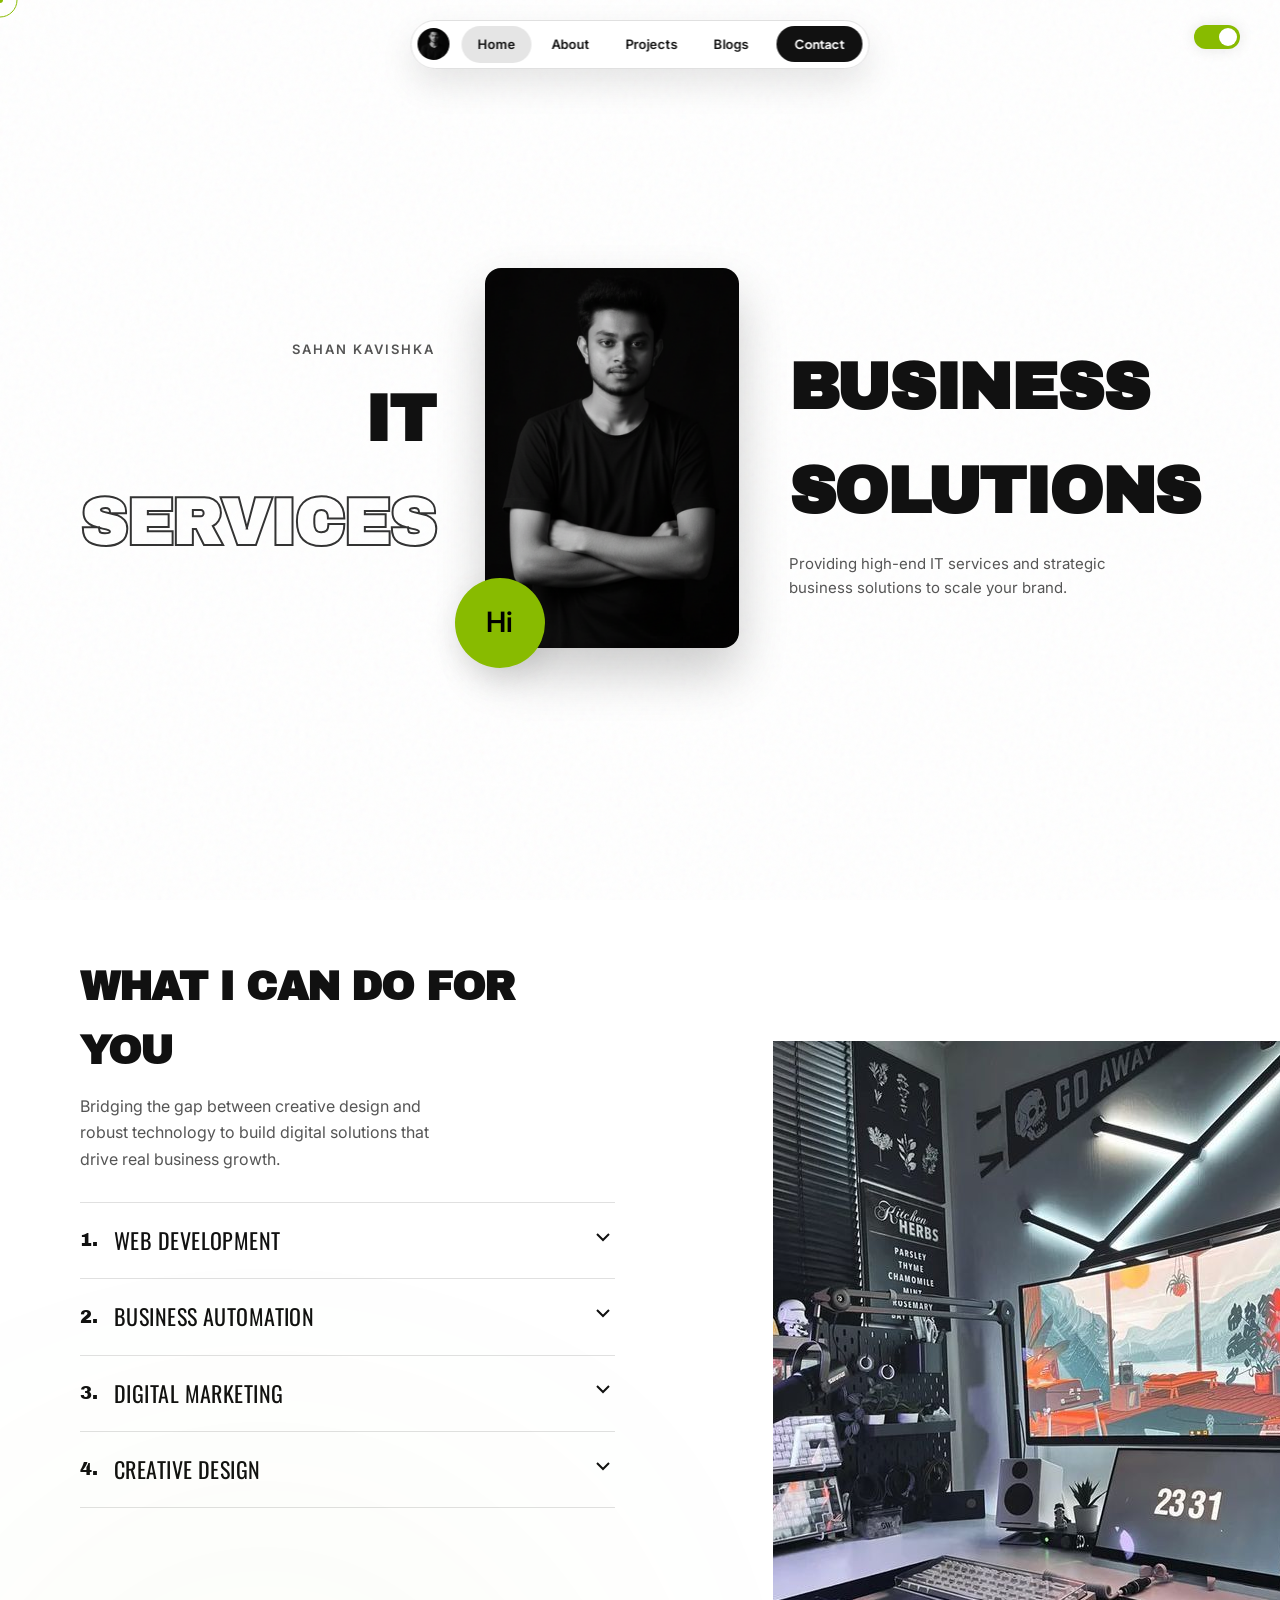
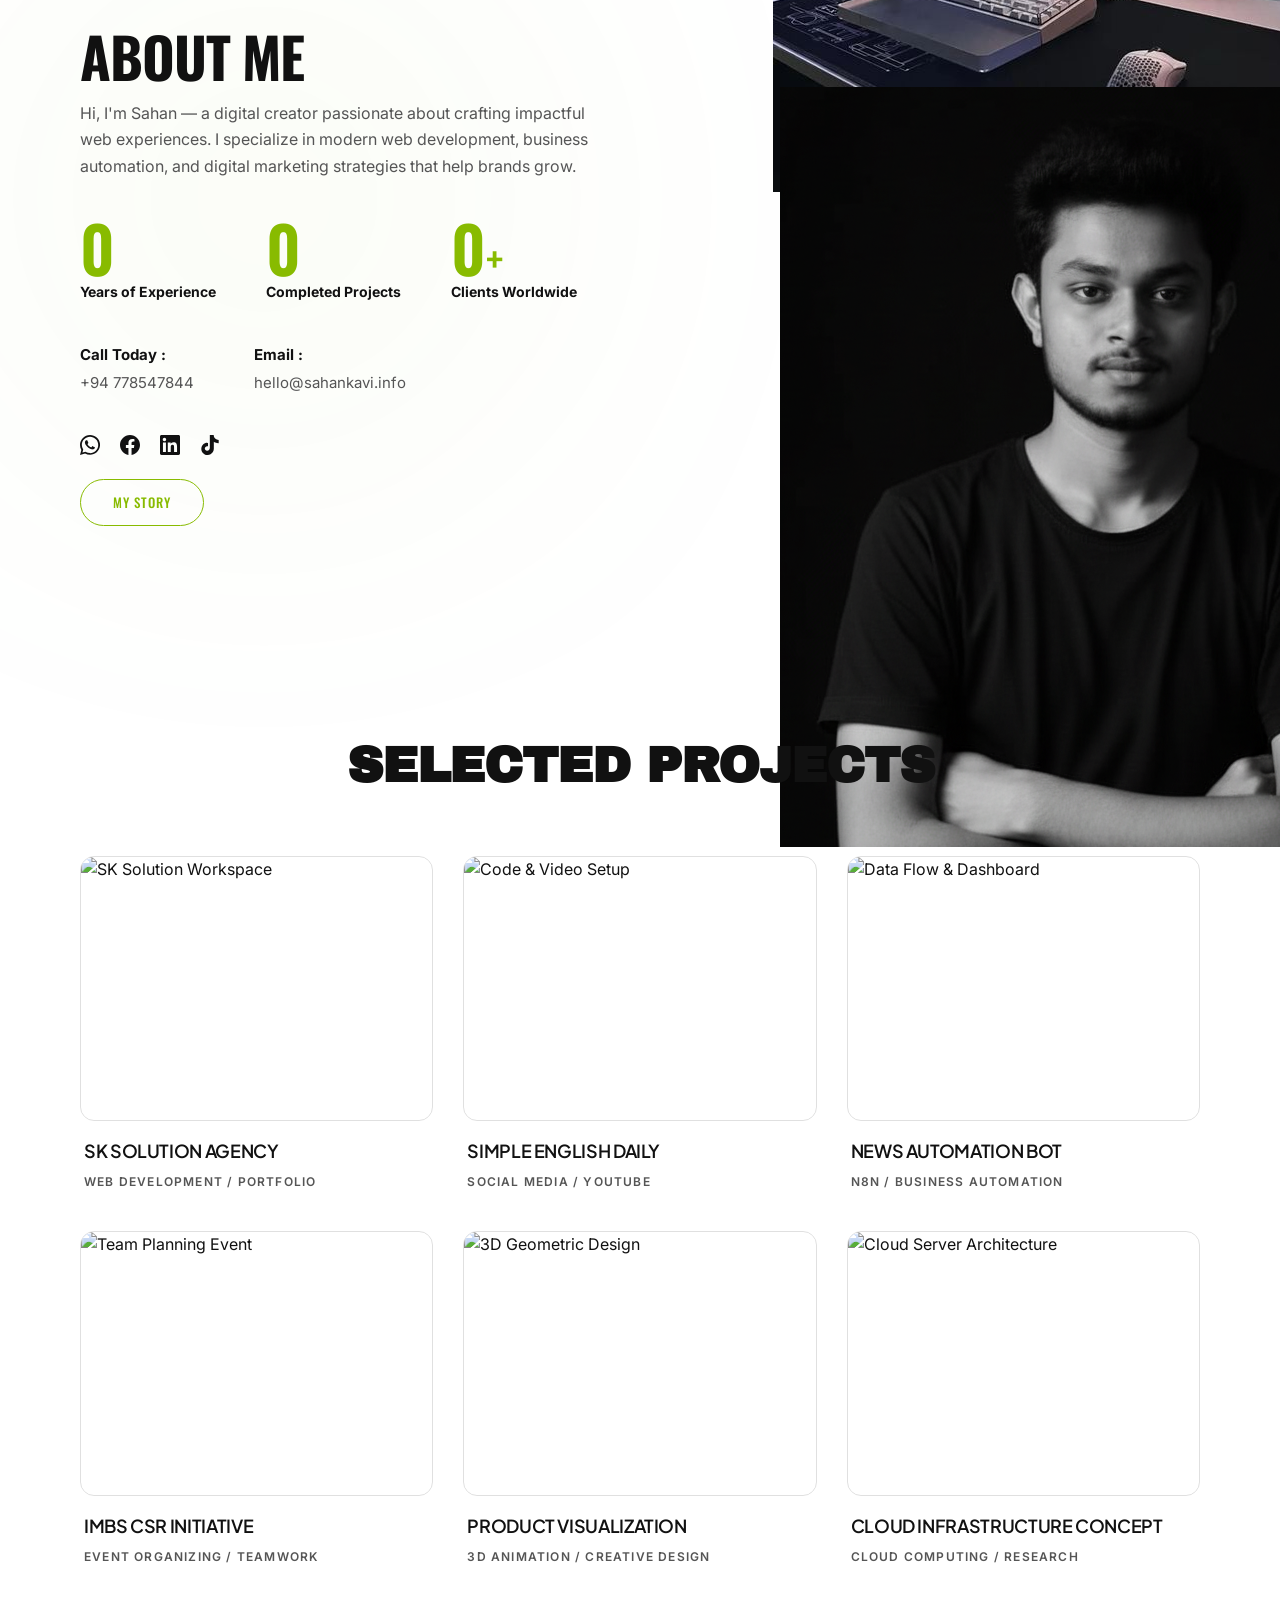
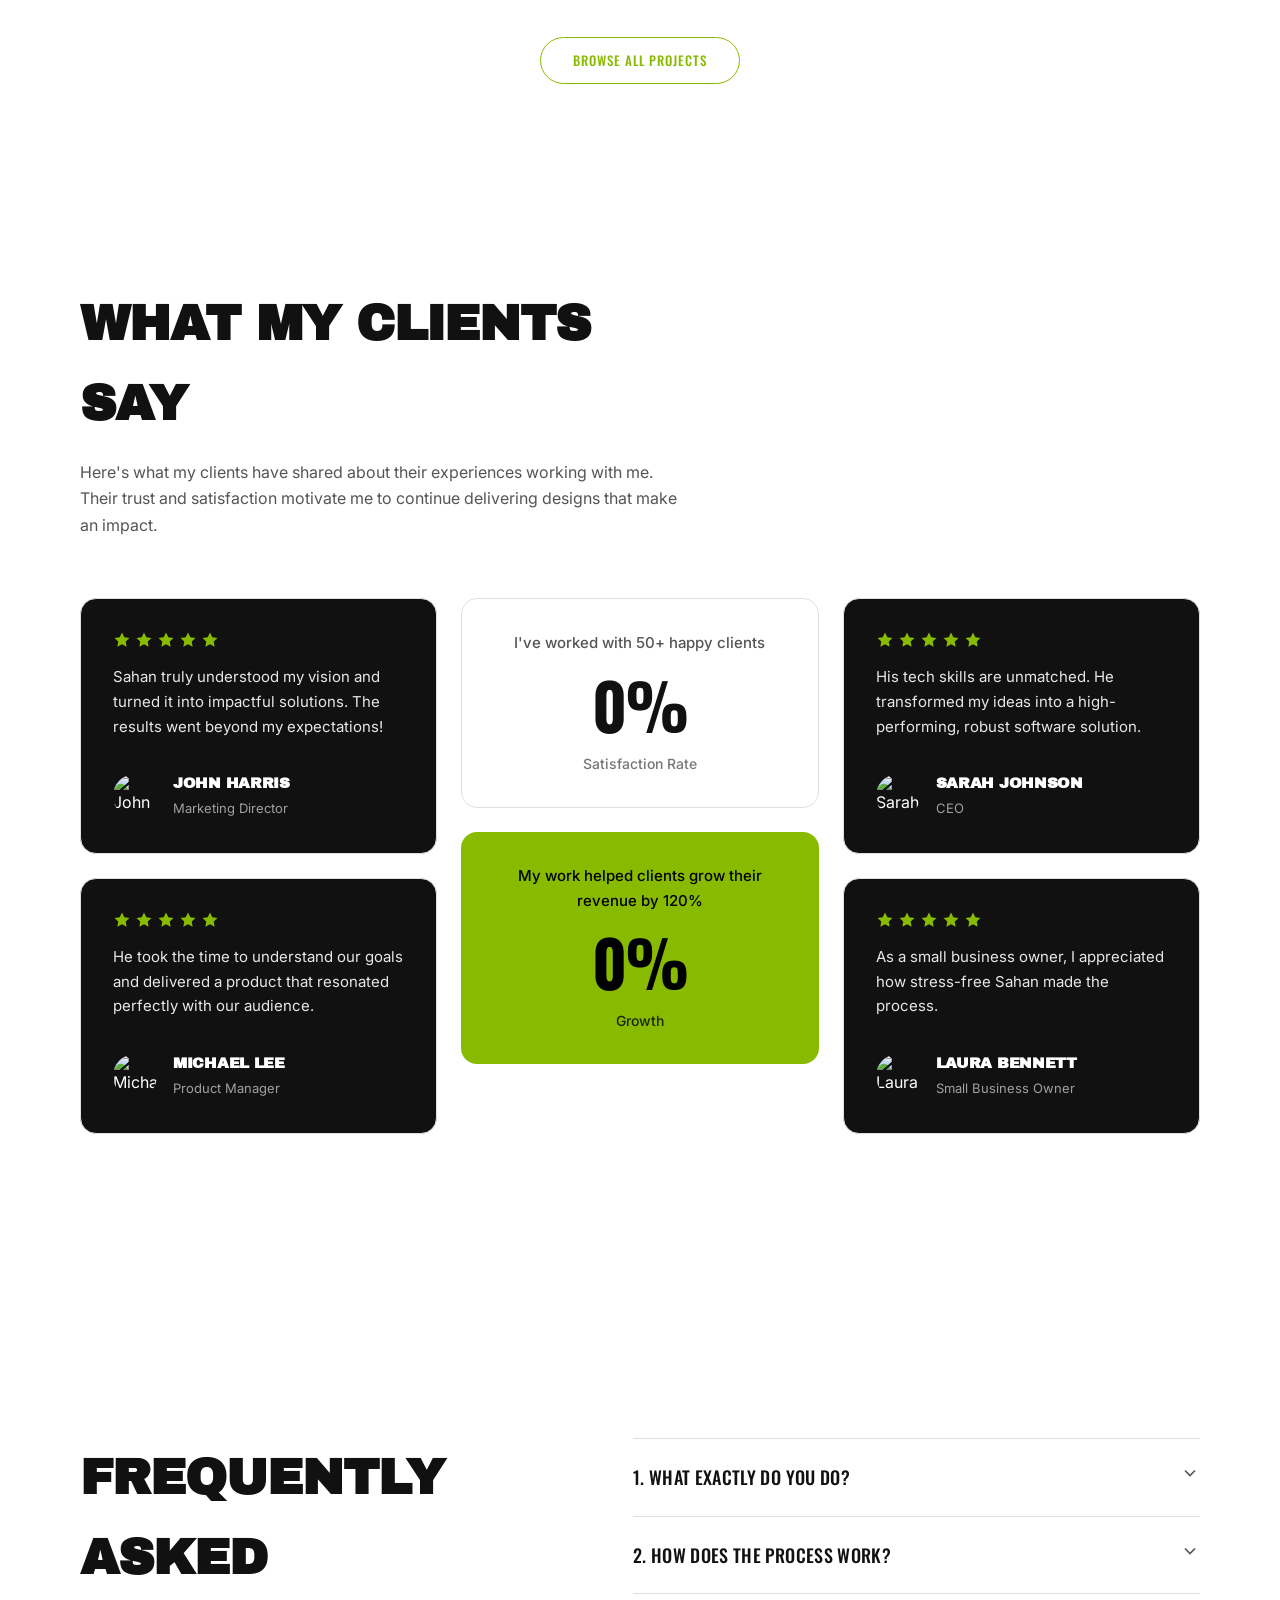
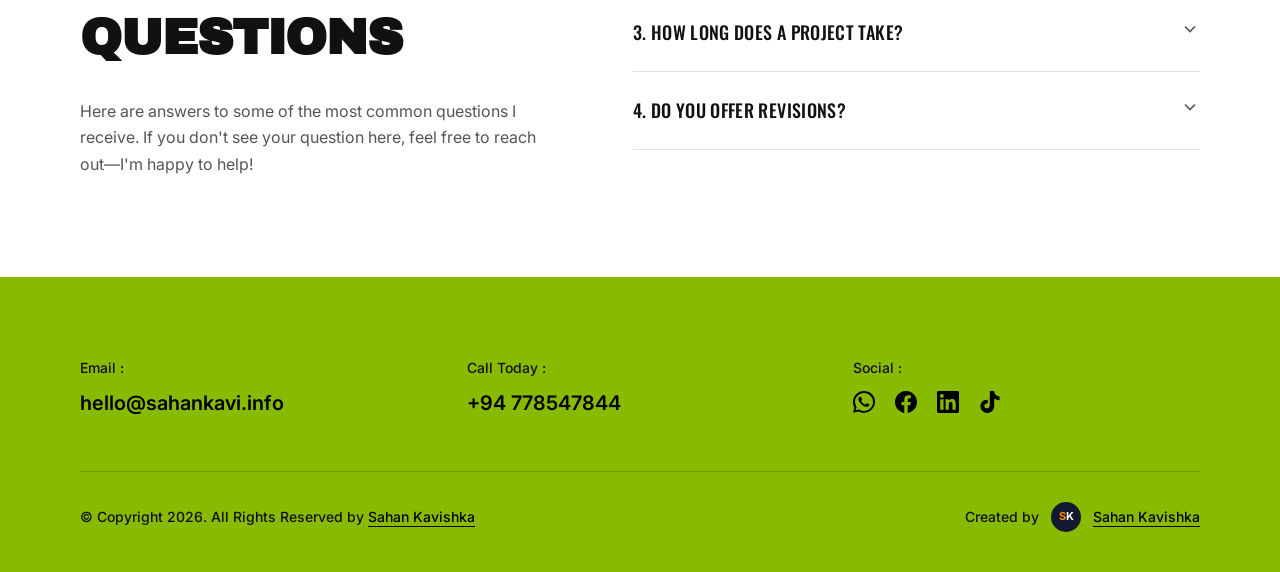
==== commit 893c50fd: "Update index.html" ====
--- a/index.html
+++ b/index.html
@@ -178,7 +178,7 @@
 
         <div class="services-right">
           <div class="services-main-img" id="services-dock">
-            <img src="https://images.unsplash.com/photo-1618761714954-0b8cd0026356?w=800" alt="Service Image">
+            <img src="cf6bd6da24a150badd3c9cc114c13cb3.jpg" alt="Service Image">
           </div>
         </div>
 
@@ -243,7 +243,7 @@
 
         <div class="about-me-image">
           <div class="image-dock-placeholder" id="about-dock">
-            <img src="https://images.unsplash.com/photo-1618761714954-0b8cd0026356?w=800" alt="About Image">
+            <img src="Gemini_Generated_Image_u8zleau8zleau8zl ).png" alt="About Image">
           </div>
         </div>
 
--- a/style.css
+++ b/style.css
@@ -439,14 +439,32 @@
 @media (max-width: 768px) { .projects-grid { grid-template-columns: 1fr; gap: 40px; } .project-img-wrap { aspect-ratio: 16 / 9; } }
 
 /* ===================================================================
-   11. TESTIMONIALS SECTION (Color Fixed for Light Mode)
+   11. TESTIMONIALS SECTION (Color Fixed & Masonry Fixed)
    =================================================================== */
 .testimonials-top { max-width: 600px; margin-bottom: 60px; }
 .testimonials-heading { font-size: clamp(32px, 5vw, 50px); margin-bottom: 15px; }
 
 .testimonials-grid { display: block !important; column-count: 3; column-gap: 24px; }
 
-.testi-card { break-inside: avoid; page-break-inside: avoid; margin-bottom: 24px; height: auto !important; display: flex !important; border-radius: 16px; padding: 32px; flex-direction: column; justify-content: space-between; transition: transform 0.3s ease, background-color 0.4s ease; border: 1px solid var(--border); }
+.testi-card { 
+  /* 🚨 Browser වලට හිස්තැන් තියන්න එපා කියලා බල කරන කෝඩ් 🚨 */
+  break-inside: avoid; 
+  page-break-inside: avoid; 
+  -webkit-column-break-inside: avoid; 
+  
+  margin-bottom: 24px; 
+  height: auto !important; 
+  
+  /* 🚨 Flex වෙනුවට Inline-block දැම්මා (මේකෙන් තමයි අවුල හැදෙන්නේ) 🚨 */
+  display: inline-block !important; 
+  width: 100%; 
+  
+  border-radius: 16px; 
+  padding: 32px; 
+  transition: transform 0.3s ease, background-color 0.4s ease; 
+  border: 1px solid var(--border); 
+}
+
 .testi-card:hover { transform: translateY(-5px); box-shadow: 0 15px 30px rgba(0, 0, 0, 0.1); }
 
 /* 🚨 Fixed Card Colors for Light Mode */
@@ -458,20 +476,21 @@
 .neon-card p, .neon-card h3, .neon-card h4, .neon-card span { color: #000 !important; }
 
 .stars { color: var(--accent); display: flex; gap: 4px; margin-bottom: 16px; }
-.testi-text { font-size: 15px; margin-bottom: 32px; opacity: 0.9; flex-grow: 1; }
+.testi-text { font-size: 15px; margin-bottom: 32px; opacity: 0.9; }
+
 .testi-author { display: flex; align-items: center; gap: 16px; }
 .testi-author img { width: 44px; height: 44px; border-radius: 50%; object-fit: cover; }
 .author-info h4 { font-size: 15px; font-weight: 600; margin: 0; }
 .author-info span { font-size: 13px; opacity: 0.6; }
 
-.stat-card-box { justify-content: center; gap: 16px; }
-.stat-top-text { font-size: 15px; font-weight: 500; }
-.stat-huge { font-family: 'Oswald', sans-serif; font-size: 64px; line-height: 1; margin: 0; }
+/* 🚨 Stat Cards ටික මැදට වෙන්න හැදුවා (Flex නැති නිසා) */
+.stat-card-box { text-align: center; }
+.stat-top-text { font-size: 15px; font-weight: 500; margin-bottom: 16px; }
+.stat-huge { font-family: 'Oswald', sans-serif; font-size: 64px; line-height: 1; margin: 0 0 16px 0; }
 .stat-bottom-text { font-size: 14px; font-weight: 500; opacity: 0.8; }
 
 @media (max-width: 1024px) { .testimonials-grid { column-count: 2; } }
 @media (max-width: 768px) { .testimonials-grid { column-count: 1; } }
-
 /* ===================================================================
    12. FAQ SECTION
    =================================================================== */
